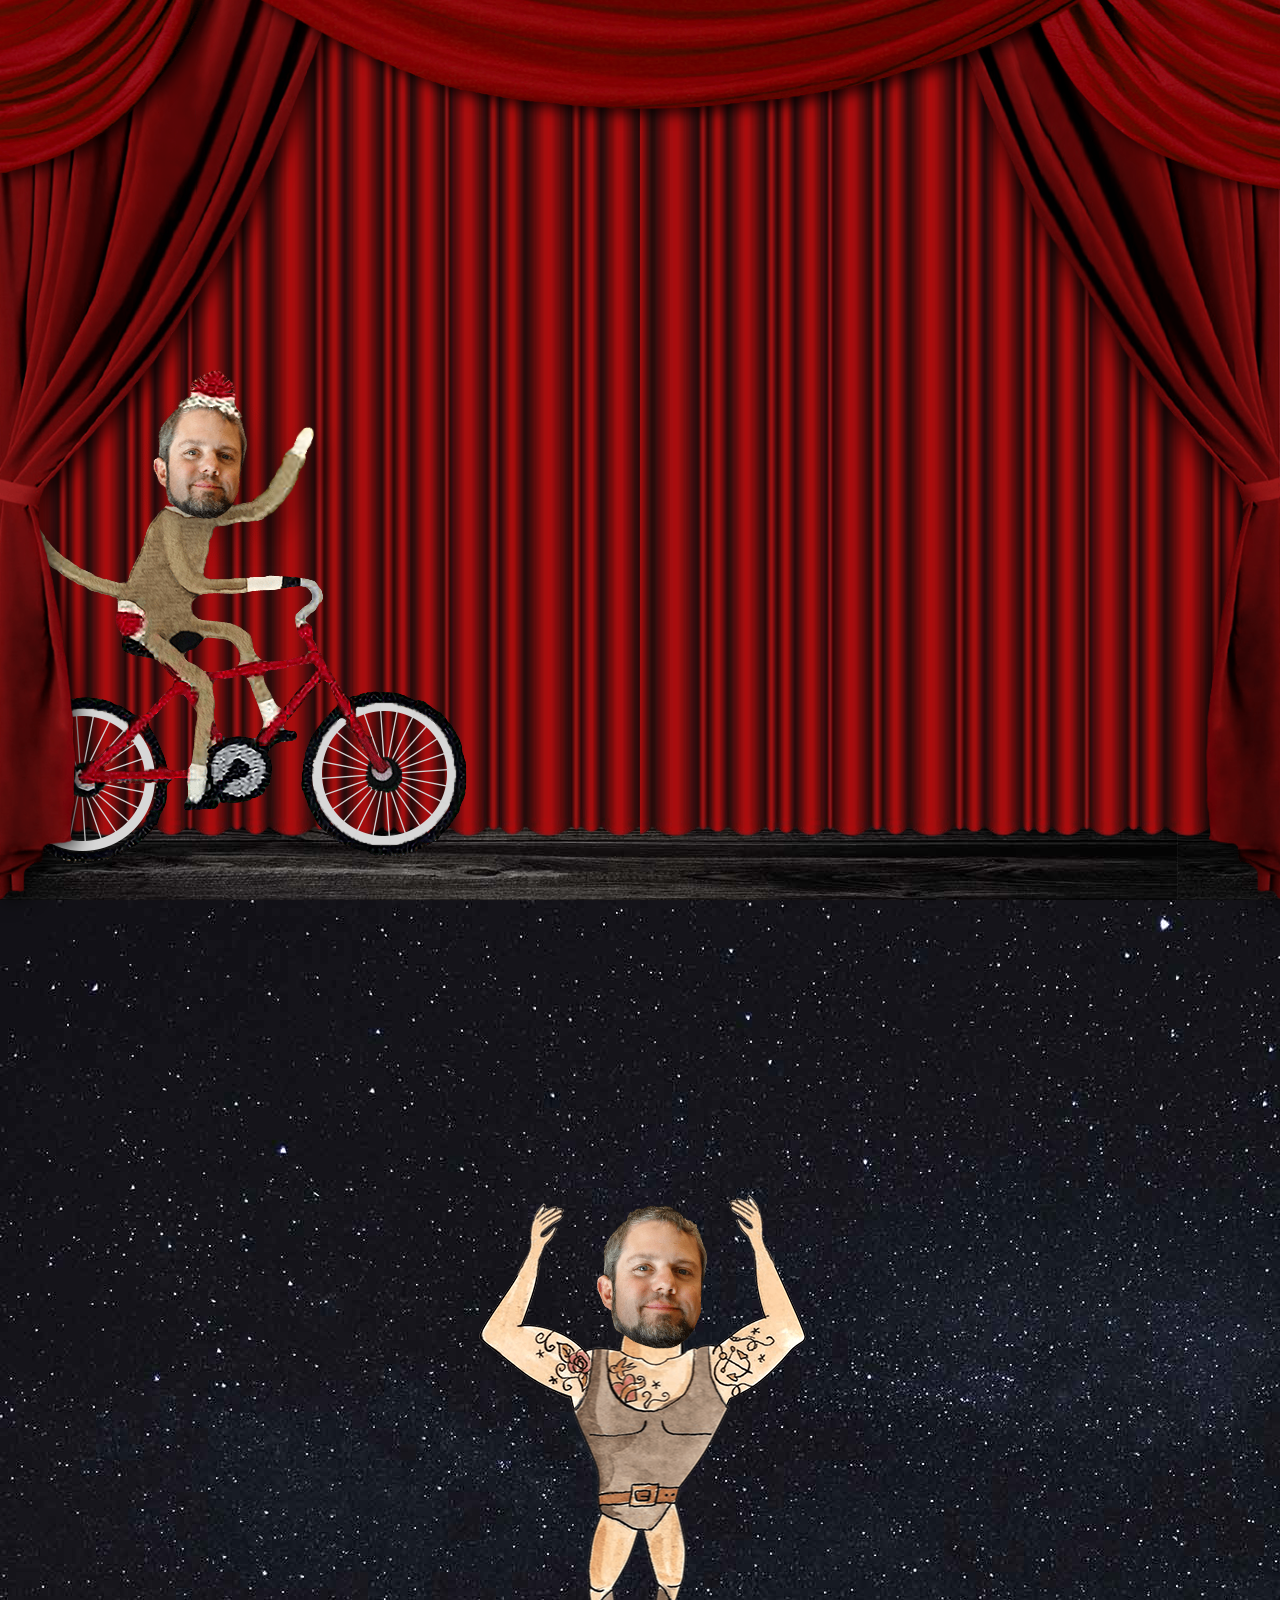
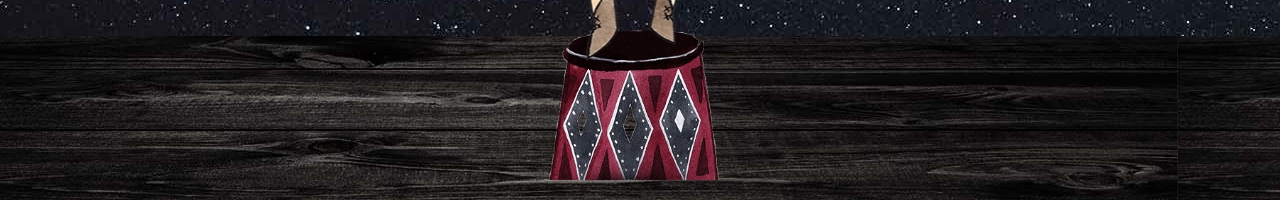
==== index.html @ 232d1457 "Positioned parts - now animate that shit!" ====
<!DOCTYPE html>
<html lang="en">

<head>
  <title>Always a good show...</title>
  <meta charset="utf-8">
  <meta name="handheldfriendly" content="true">
  <meta name="mobileoptimized" content="240">
  <meta name="viewport" content="width=device-width,initial-scale=1">
  <link rel="stylesheet" href="css/normalize.css">
  <link rel="stylesheet" href="css/styles.css">
  <link href="https://fonts.googleapis.com/css?family=anton&display=swap" rel="stylesheet">
  <link href="https://fonts.googleapis.com/css?family=Ewert|Rye|Sancreek&display=swap" rel="stylesheet">
  <script>
    src = "//ajax.googleapis.com/ajax/libs/jquery/1.9.1/jquery.min.js"
  </script>
  <script src="https://cdnjs.cloudflare.com/ajax/libs/jquery/3.2.1/jquery.min.js"></script>
  
  
  
<!--  AOS Scripts   -->
<!--#region-->
  <script src="https://ajax.googleapis.com/ajax/libs/jquery/3.3.1/jquery.min.js"></script>
  <script src="https://ajax.googleapis.com/ajax/libs/jquery/3.4.1/jquery.min.js"></script>
  <link rel="stylesheet" href="https://unpkg.com/aos@next/dist/aos.css" />
<!--#endregion-->
</head>


<body>
   <audio autoplay id="background-audio" class="audio1">
    <source src="images/circus.mp3" type="audio/mpeg">
    <source src="images/circus.ogg" type="audio/ogg">
  </audio>

  
<div>
  <img class="clouds" src="images/clouds-n2.jpg" alt="">
</div>


  <!--
  _______  ____   _____  
 |__   __|/ __ \ |  __ \ 
    | |  | |  | || |__) |
    | |  | |  | ||  ___/ 
    | |  | |__| || |     
    |_|   \____/ |_|     
                         
    
-->
  <div class="top-section">
    
    
  
    <div class="curtains-container">
    <img class="frame-curtain" src="images/top-swag.png" alt="Theatre Curtains Opening">

    <img class="left-main-curtain" src="images/left.png" alt="Theatre Curtains Opening">

    <img class="right-main-curtain" src="images/right.png" alt="Theatre Curtains Opening">
     </div>
    
    <div class="ride">
      <img class="back-wheel" src="images/back-wheel.png" alt="Brian on a bike!">
      <img class="front-wheel" src="images/front-wheel.png" alt="Brian on a bike!">
      <img class="bike" src="images/bike.png" alt="Brian on a bike!">
      <img class="head" src="images/head.png" alt="Brian on a bike!">
      <img class="arm" src="images/arm.png" alt="Brian on a bike!">
    </div>

    <img class="center-curtains-left" src="images/center-curtain.png" alt="Theatre Curtains Opening">

    <img class="center-curtains-right" src="images/center-curtain.png" alt="Theatre Curtains Opening">
    
    
    <div class="circle-frame-container">
       <img class="circle-back" src="images/circle-back.png" alt="">
       <img class="circle-rays" src="images/circle-rays.png" alt="">
       <img class="circle-frame" src="images/circle-frame-s.png" alt="">
         <img class="brian-pointing" src="images/pointing.png" alt="Photo of Brian Pointing">
       <img class="arrow blink-1" src="images/arrow-l.png" alt="Arrow Down to See More Goofy Brian Stuff">
    </div>

    <img class="monkey-1" src="images/sock-monkey-1.png" alt="">

    <img class="title" src="images/title.png" alt="">
    
    
    
    <div class="floor-top"></div>
  
    <div class="crown-section">
     <img class="crown" src="images/crown.png" alt="Bottle of Crown Royal">
     <img class="crown" src="images/crown.png" alt="Bottle of Crown Royal">
     <img class="crown" src="images/crown.png" alt="Bottle of Crown Royal">
      <img class="crown" src="images/crown.png" alt="Bottle of Crown Royal">
       <img class="crown" src="images/crown.png" alt="Bottle of Crown Royal">
     <img class="crown" src="images/crown.png" alt="Bottle of Crown Royal">
     <img class="crown" src="images/crown.png" alt="Bottle of Crown Royal">
      <img class="crown" src="images/crown.png" alt="Bottle of Crown Royal">
      <img class="crown" src="images/crown.png" alt="Bottle of Crown Royal">
     <img class="crown" src="images/crown.png" alt="Bottle of Crown Royal">
     <img class="crown" src="images/crown.png" alt="Bottle of Crown Royal">
      <img class="crown" src="images/crown.png" alt="Bottle of Crown Royal">
    
    </div>
    
    
  </div>


  
  
  
  
  <!--
   _____  _______         _____  
  / ____||__   __| /\    |  __ \ 
 | (___     | |   /  \   | |__) |
  \___ \    | |  / /\ \  |  _  / 
  ____) |   | | / ____ \ | | \ \ 
 |_____/    |_|/_/    \_\|_|  \_\
                                 
  
-->
  
  
  <div class="floor-section">
    
    <img class="stand" src="images/stand.png" alt="A stand for Brian to stand on lol.">
    
    
    <div class="stongman-container">
    <img class="strongman-left" src="images/b-j-leftArm.png" alt="">
    
    <img class="strongman-right" src="images/b-j-rightArm.png" alt="">
    
    
     <img class="strongman" src="images/b-j-body.png" alt="Brian juggling shots.">
    
    <img class="strongman-head" src="images/b-j-head.png" alt="">
    
    </div>
    

  
    <div class="floor"></div>
   </div>

  
  
  

  <!--
   _____ _    _  ____ _______ _____ 
  / ____| |  | |/ __ \__   __/ ____|
 | (___ | |__| | |  | | | | | (___  
  \___ \|  __  | |  | | | |  \___ \ 
  ____) | |  | | |__| | | |  ____) |
 |_____/|_|  |_|\____/  |_| |_____/ 
                                    
                                    
-->
  

<!--
    <div class="shots-words-container">
      <div class="shots-text-1 shots-text shots-text-1-m" data-aos="fade" data-aos-delay="500" data-aos-duration="50">SHOTS!</div>
      <div class="shots-text-2 shots-text" data-aos="fade" data-aos-delay="1500" data-aos-duration="50">SHOTS!</div>
      <div class="shots-text-3 shots-text" data-aos="fade" data-aos-delay="1800" data-aos-duration="50">SHOTS!</div>
      <div class="shots-text-4 shots-text" data-aos="fade" data-aos-delay="2800" data-aos-duration="50">SHOTS!</div>
      <div class="shots-text-5 shots-text" data-aos="fade" data-aos-delay="2850" data-aos-duration="50">SHOTS!</div>
    </div>
-->


  
  <!--
   _____  _____ _____  _____ _____ _______ _____ 
  / ____|/ ____|  __ \|_   _|  __ \__   __/ ____|
 | (___ | |    | |__) | | | | |__) | | | | (___  
  \___ \| |    |  _  /  | | |  ___/  | |  \___ \ 
  ____) | |____| | \ \ _| |_| |      | |  ____) |
 |_____/ \_____|_|  \_\_____|_|      |_| |_____/ 
                                                 
                                                                                                      
-->
  
  
 <script>
  var getUrlParameter = function getUrlParameter(sParam) {
    var sPageURL = decodeURIComponent(window.location.search.substring(1)),
        sURLVariables = sPageURL.split('&'),
        sParameterName,
        i;

    for (i = 0; i < sURLVariables.length; i++) {
        sParameterName = sURLVariables[i].split('=');

        if (sParameterName[0] === sParam) {
            return sParameterName[1] === undefined ? true : sParameterName[1];
        }
    }
};

var field = document.getElementById("field");
var f = field.getContext("2d");

var stars = {};
var starIndex = 0;
var numStars = 0;
var acceleration = 1;
var starsToDraw = (field.width * field.height) / 200;
if (getUrlParameter("stars")) {
  starsToDraw = getUrlParameter("stars");
}
if (getUrlParameter("accel")) {
  acceleration = getUrlParameter("accel");
} 


function Star() {
    this.X = field.width / 2;
    this.Y = field.height / 2;

    this.SX = Math.random() * 10 - 5;
    this.SY = Math.random() * 10 - 5;

    var start = 0;

    if (field.width > field.height)
        start = field.width;
    else
        start = field.height;

    this.X += this.SX * start / 10;
    this.Y += this.SY * start / 10;

    this.W = 1;
    this.H = 1;

    this.age = 0;
    this.dies = 500;

    starIndex++;
    stars[starIndex] = this;

    this.ID = starIndex;
    this.C = "#ffffff";
}

Star.prototype.Draw = function () {
    this.X += this.SX;
    this.Y += this.SY
    
    this.SX += this.SX / (50 / acceleration);
  	this.SY += this.SY / (50 / acceleration);

    this.age++;

    if (this.age == Math.floor(50 / acceleration) | this.age == Math.floor(150 / acceleration) | this.age == Math.floor(300 / acceleration)) {
        this.W++;
        this.H++;
    }

    if (this.X + this.W < 0 | this.X > field.width |
        this.Y + this.H < 0 | this.Y > field.height)
      {
        delete stars[this.ID];
        numStars--;
			}
  
    f.fillStyle = this.C;
    f.fillRect(this.X, this.Y, this.W, this.H);
}

field.width = window.innerWidth;
field.height = window.innerHeight;

function draw() {
  	if (field.width != window.innerWidth)
      	field.width = window.innerWidth;
  	if (field.height != window.innerHeight)
      	field.height = window.innerHeight;
  
  	// Play with the "a" value to create streams...it's fun!
    f.fillStyle = "rgba(19, 22, 29, 0.8)";
    f.fillRect(0, 0, field.width, field.height);

    for (var i = numStars; i < starsToDraw; i++) {
        new Star();
        numStars++;
    }

    for (var star in stars) {
        stars[star].Draw();
    }
}

// Original timing of the screensaver
setInterval(draw, 40);


  
  </script>
 <script>
    $(window).scroll(function() {
      var scroll = $(window).scrollTop();
      if ((scroll > 0) && (scroll < 400)) {
        $('.image-holder').addClass('scale-img');
      } else if (scroll > 400) {
        $('.image-holder').removeClass('scale-img');
      }
    })
  </script>
  <script>
    $(window).scroll(function() {
      var scroll = $(window).scrollTop();
      if ((scroll > 0) && (scroll < 400)) {
        $('.shots').addClass('scale');
      } else if (scroll > 400) {
        $('.shots').removeClass('scale');
      }
    })
  </script>

  <script src="https://unpkg.com/aos@next/dist/aos.js"></script>


  <script>
    AOS.init();
  </script>

</body>

</html>
---- css/styles.css ----
/* RESET STYLES */
* {
  margin: 0;
  padding: 0;
  text-align: center;
}

/* CHANGES DOC TO BOX MODEL */
html {
  box-sizing: border-box;
  overflow-x: hidden;
}

*,
*::before,
*::after {
  box-sizing: inherit;
}

body {
  overflow-x: hidden;
  width: 100vw;
/*
  background: url(../images/clouds-n.jpg);
  background-size: cover;
  background-attachment: fixed;
  background-position: center;
  animation: bg-clouds 10s infinite;
*/
}

.clouds {
  position: fixed;
  top: 0;
  left: 0;
  width: 100vw;
  height: 100vh;
  overflow: hidden;
  animation: bg-clouds 65s linear infinite;
}

@keyframes bg-clouds {
  
  0% {
    transform: scale(1);
  }
    50% {
    transform: scale(1.5);
  }
    100% {
    transform: scale(1);
  }
}


/*
  _______  ____   _____  
 |__   __|/ __ \ |  __ \ 
    | |  | |  | || |__) |
    | |  | |  | ||  ___/ 
    | |  | |__| || |     
    |_|   \____/ |_|     
*/

/*#region*/

.top-section {
  height: 100vh;
}


.curtains-container {
  position: fixed;
  width: 100vw;
  top: 0px;
  z-index: 999999999999999999; 
}


.frame-curtain {
  position: absolute;
  top: -10px;
  left: 0px;
  width: 100vw;
  max-height: 201px;
  -webkit-filter: drop-shadow(6px 6px 7px rgb(0, 0, 0, .7));
  filter: drop-shadow(6px 6px 7px rgb(0, 0, 0, .7)) brightness(.7);
  z-index: 999999999999;
}

.left-main-curtain {
  position: absolute;
  top: 0;
  left: 0;
  height: 100vh;
  -webkit-filter: drop-shadow(6px 6px 9px rgb(0, 0, 0, .5));
  filter: drop-shadow(6px 6px 9px rgb(0, 0, 0, .7)) brightness(.7);
  z-index: 999999;
}

.right-main-curtain {
  position: absolute;
  top: 0px;
  right: 0px;
  height: 100vh;
  -webkit-filter: drop-shadow(6px 6px 17px rgb(0, 0, 0, .5));
  filter: drop-shadow(6px 6px 17px rgb(0, 0, 0, 2)) brightness(.7);
  z-index: 999999;
}

.ride {
  position: absolute;
  bottom: 32px;
  z-index: 999997;
  animation: ridearound linear 5s forwards;
}

.head {
  position: absolute;
  bottom: 302px;
  left: 28%;
  animation: head ease 3s infinite;
}

.arm {
  position: absolute;
  bottom: 300px;
  left: 49%;
  animation: wave ease 1s infinite;
  transform: rotate(-5deg);
  transform-origin: 0px 100px;
  z-index: -1;

}

.front-wheel {
  position: absolute;
  left: 312px;
  top: 295px;
  z-index: -1;
  animation: spin linear 5s infinite;
}

.back-wheel {
  position: absolute;
  left: 10px;
  top: 300px;
  z-index: -1;
  animation: spin linear 5s infinite;
}

@keyframes head {
  0% {
    right: 100%;
    opacity: 1;
  }

  50% {
    right: 100%;
    transform: rotate(12deg);
    opacity: 1;
  }

  100% {
    right: -150%;
    opacity: 1;
  }
}

@keyframes wave {
  0% {
    right: 100%;
    opacity: 1;
  }

  50% {
    right: 100%;
    transform: rotate(7deg);
    opacity: 1;
  }

  100% {
    right: -150%;
    opacity: 1;
  }
}

@keyframes spin {
  0% {
    transform: rotate(0deg);
  }
  100% {
    transform: rotate(360deg);
  }
}


.center-curtains-left {
  position: absolute;
  top: 0;
  left: 0;
  width: 50vw;
  height: 93vh;
  z-index: 99996;
  filter: brightness(.8);
  animation: moveleft ease 4s forwards;
  animation-delay: 4.25s;
}


.center-curtains-right {
  position: absolute;
  top: 0;
  right: 0;
  width: 50vw;
  height: 93vh;
  z-index: 99996;
  filter: brightness(.8);
  animation: moveright ease 4s forwards;
  animation-delay: 4.25s;
}


@keyframes ridearound {
  0% {
    right: 100%;
    opacity: 1;
  }

  99.5% {
    right: -50%;
    opacity: 1;
  }
    100% {
    opacity: 0;
    display: none;
  }
}


@keyframes moveleft {
  0% {
    transform: translateX(0%);
    opacity: 1;
  }

  100% {
    transform: translateX(-100%);
    opacity: 1;
  }
}


@keyframes moveright {
  0% {
    transform: translateX(0%);
    opacity: 1;
  }

   99.5% {
    transform: translateX(100%);
    opacity: 1;
  }

  100% {
    transform: translateX(100%);
    opacity: 0;
    pointer-events: none;
    display: none;
  }
}


/*Drop Title Bounce Animation*/

/*#region*/

@-webkit-keyframes bounce-in-top {
  0% {
    -webkit-transform: translateY(-500px);
    transform: translateY(-500px);
    -webkit-animation-timing-function: ease-in;
    animation-timing-function: ease-in;
    opacity: 0;
  }

  38% {
    -webkit-transform: translateY(0);
    transform: translateY(0);
    -webkit-animation-timing-function: ease-out;
    animation-timing-function: ease-out;
    opacity: 1;
  }

  55% {
    -webkit-transform: translateY(-65px);
    transform: translateY(-65px);
    -webkit-animation-timing-function: ease-in;
    animation-timing-function: ease-in;
  }

  72% {
    -webkit-transform: translateY(0);
    transform: translateY(0);
    -webkit-animation-timing-function: ease-out;
    animation-timing-function: ease-out;
  }

  81% {
    -webkit-transform: translateY(-28px);
    transform: translateY(-28px);
    -webkit-animation-timing-function: ease-in;
    animation-timing-function: ease-in;
  }

  90% {
    -webkit-transform: translateY(0);
    transform: translateY(0);
    -webkit-animation-timing-function: ease-out;
    animation-timing-function: ease-out;
  }

  95% {
    -webkit-transform: translateY(-8px);
    transform: translateY(-8px);
    -webkit-animation-timing-function: ease-in;
    animation-timing-function: ease-in;
  }

  100% {
    -webkit-transform: translateY(0);
    transform: translateY(0);
    -webkit-animation-timing-function: ease-out;
    animation-timing-function: ease-out;
  }
}

@keyframes bounce-in-top {
  0% {
    -webkit-transform: translateY(-500px);
    transform: translateY(-500px);
    -webkit-animation-timing-function: ease-in;
    animation-timing-function: ease-in;
    opacity: 0;
  }

  38% {
    -webkit-transform: translateY(0);
    transform: translateY(0);
    -webkit-animation-timing-function: ease-out;
    animation-timing-function: ease-out;
    opacity: 1;
  }

  55% {
    -webkit-transform: translateY(-65px);
    transform: translateY(-65px);
    -webkit-animation-timing-function: ease-in;
    animation-timing-function: ease-in;
  }

  72% {
    -webkit-transform: translateY(0);
    transform: translateY(0);
    -webkit-animation-timing-function: ease-out;
    animation-timing-function: ease-out;
  }

  81% {
    -webkit-transform: translateY(-28px);
    transform: translateY(-28px);
    -webkit-animation-timing-function: ease-in;
    animation-timing-function: ease-in;
  }

  90% {
    -webkit-transform: translateY(0);
    transform: translateY(0);
    -webkit-animation-timing-function: ease-out;
    animation-timing-function: ease-out;
  }

  95% {
    -webkit-transform: translateY(-8px);
    transform: translateY(-8px);
    -webkit-animation-timing-function: ease-in;
    animation-timing-function: ease-in;
  }

  100% {
    -webkit-transform: translateY(0);
    transform: translateY(0);
    -webkit-animation-timing-function: ease-out;
    animation-timing-function: ease-out;
  }
}
/*#endregion*/


.title {
  position: relative;
  display: flex;
  justify-content: center;
  margin: 0 auto;
  top: 15%;
  z-index: 999;
  width: 40vw;
  max-width: 502px;
  filter: brightness(.9);
  z-index: 1;
  animation: bounce-in-top 1.1s both;
  animation-delay: 5.5s;
}


.circle-frame-container {
  position: absolute;
  display: flex;
  justify-content: center;
  left: 50%;
  transform: translateX(-50%);
  margin-top: 18%;
  width: 30vw;
  height: 55vh;
  max-width: 512px;
  max-height: 43%;
}

.circle-frame {
  position: absolute;
  margin-top: -30px;
    -webkit-filter: drop-shadow(2px 4px 10px rgb(0, 0, 0, .8));
  filter: drop-shadow(2px 4px 10px rgb(0, 0, 0, .8));
  width: 103%;
  height: auto;
}

.circle-back {
  position: absolute;
  width: 89%;
  height: auto;
}

.circle-rays {
  position: absolute;
  animation: swirl 60s linear infinite;
  width: 89%;
  height: auto;
  
}

@keyframes swirl {
  0% {
    transform: rotate(0deg);
  }

  100% {
    transform: rotate(360deg);
  }
}


.brian-pointing {
  position: absolute;
  width: 130%;
  height: auto;
  margin-top: -42%;
  margin-left: -3%;
  filter: brightness(.83);
  animation: zoom 1.5s ease forwards;
  animation-delay: 7s;
  opacity: 0;
  z-index: 2;
}

@keyframes zoom {
  0% {
    transform: scale(.1);
    opacity: 1;
  }

  100% {
    transform: scale(.55);
    opacity: 1;
  }
}


.monkey-1 {
  position: absolute;
  left: -30px;
  top: 55vh;
  opacity: 0;
  transform: rotate(35deg);
  animation: curtainmonkey ease 2s forwards;
  animation-delay: 6.5s;
  z-index: 99994;
}


@keyframes curtainmonkey {
  0% {
    left: -100px;
    top: 57vh;
    opacity: 1;
  }
  100% {
    right: -35px;
    top: 55vh;
    opacity: 1;
  }
}


.arrow {
  position: absolute;
  left: 50%;
  margin-top: 103%;
  z-index: 99999;
  opacity: 0;
  height: 20%;
  max-height: 100px;
}


/* Arrow Blink Code */
/*#region*/
.blink-1 {
  -webkit-animation: blink-1 0.6s both;
  animation: blink-1 0.6s both;
  animation-delay: 8.5s;
  animation-iteration-count: 2;
}


@-webkit-keyframes blink-1 {
  50%,
  100% {
    opacity: 1;
  }
  25%,
  75% {
    opacity: 0;
  }
}

@keyframes blink-1 {
  0%,
  50%,
  100% {
    opacity: 1;
  }
  0%,
  25%,
  75% {
    opacity: 0;
  }
}

/*#endregion*/


.floor-top {
  position: absolute;
  background-image: url(../images/floor.jpg);
  height: 164px;
  width: 100vw;
  background-repeat: repeat-x;
  bottom: -4.5em;
  animation: fall 1s ease forwards;
  animation-delay: 5s;
}


@keyframes fall {
  0% {
    bottom: 0;
  }
  
   50% {
    bottom: -15em;
  }

  100% {
    bottom: -16em;
    opacity: 0;
  }
}

/* CROWN BOTTLE FALL SECTION*/
/*#region*/

.crown-section {
  position: absolute;
  width: 100vw;
  top: -5em;
  left: 50%;
  transform: translateX(-50%);
  z-index: 2;
}

.crown-section > :nth-of-type(1) {
  position: relative;
  left: -17%;
  animation: crown-drop 3s forwards;
  animation-delay: 9s;
}

.crown-section > :nth-of-type(2) {
  position: relative;
  left:17%;
  animation: crown-drop 3s forwards;
  animation-delay: 9.3s;
}

.crown-section > :nth-of-type(3) {
  position: relative;
  left:-17%;
  animation: crown-drop 3s forwards;
  animation-delay: 9.5s;
}

.crown-section > :nth-of-type(4) {
  position: relative;
  left:17%;
  animation: crown-drop 3s forwards;
  animation-delay: 9.7s;
}

.crown-section > :nth-of-type(5) {
  position: relative;
  left: -17%;
  animation: crown-drop 3s forwards;
  animation-delay: 9.9s;
}

.crown-section > :nth-of-type(6) {
  position: relative;
  left:17%;
  animation: crown-drop 3s forwards;
  animation-delay: 10.1s;
}

.crown-section > :nth-of-type(7) {
  position: relative;
  left:-17%;
  animation: crown-drop 3s forwards;
  animation-delay: 10.3s;
}

.crown-section > :nth-of-type(8) {
  position: relative;
  left:17%;
  animation: crown-drop 3s forwards;
  animation-delay: 10.5s;
}

.crown-section > :nth-of-type(9) {
  position: relative;
  left: -17%;
  animation: crown-drop 3s forwards;
  animation-delay: 10.7s;
}

.crown-section > :nth-of-type(10) {
  position: relative;
  left:17%;
  animation: crown-drop 3s forwards;
  animation-delay: 10.9s;
}

.crown-section > :nth-of-type(11) {
  position: relative;
  left:-17%;
  animation: crown-drop 3s forwards;
  animation-delay: 11.2s;
}

.crown-section > :nth-of-type(12) {
  position: relative;
  left:17%;
  animation: crown-drop 3s forwards;
  animation-delay: 11.4s;
}

@keyframes crown-drop {
  0% {
    top: -5em;
  }
   50% {
    opacity: 1;
  }

  100% {
    top: 114em;
    opacity: 0;
  }
}
/*#endregion*/


/* 
   _____  _______         _____  
  / ____||__   __| /\    |  __ \ 
 | (___     | |   /  \   | |__) |
  \___ \    | |  / /\ \  |  _  / 
  ____) |   | | / ____ \ | | \ \ 
 |_____/    |_|/_/    \_\|_|  \_\
                                 
                                 
*/

.floor-section {
  position: relative;
  width: 100vw;
  height: 100vh;
/*  z-index: 1;*/
  background-image: url(../images/night.jpg);
}

.stand {
  position: absolute;
  z-index: 2;
  left: 49.5%;
  transform: translateX(-50%);
  bottom: 20px;
  height: 150px;
}

.stongman-container {
  position: absolute;
  left: 50.5%;
  transform: translateX(-50%);
  width: 328px;
  height: 600px;
  bottom: 140px;
  z-index: 99;
}

.strongman {
  position: absolute;
  left: 57%;
  transform: translateX(-50%);
  bottom: 0;
  z-index: 99;
}

.strongman-head {
  position: absolute;
  top: 145px;
  left: 170px;
  transform: translateX(-50%);
  z-index: 99;
}

.strongman-left {
  position: absolute;
  top: 140px;
  left: -3px;
}

.strongman-right {
  position: absolute;
  top: 135px;
  right: 4px;
}







.floor {
  position: absolute;
  background-image: url(../images/floor.jpg);
  height: 164px;
  width: 100vw;
  background-repeat: repeat-x;
  bottom: 0;
}





/*
   _____ _    _  ____ _______ _____ 
  / ____| |  | |/ __ \__   __/ ____|
 | (___ | |__| | |  | | | | | (___  
  \___ \|  __  | |  | | | |  \___ \ 
  ____) | |  | | |__| | | |  ____) |
 |_____/|_|  |_|\____/  |_| |_____/ 
                                    
                                    
*/



/*
.shots-words-container {
  position: relative;
  margin: -650px auto 0 auto;
}

.shots-text {
  position: absolute;
  font-family: 'Sancreek', sans-serif;
  text-transform: uppercase;
  font-weight: bold;
  color: #a84919;
  color: #212121;
  font-size: 4em;
  text-align: center;
  -webkit-filter: drop-shadow(2px 2px 0px rgb(255, 255, 255));
  filter: drop-shadow(2px 2px 0px rgb(255, 255, 255));
}



.shots-text-1 {
  transform: rotate(-30deg) !important;
  margin: -80px 0 0 23vw;
  animation-delay: .7s;
}


.shots-text-2 {
  transform: rotate(15deg) !important;
  margin: 250px 0 0 8vw;
  animation-delay: 1.7s;
}

.shots-text-3 {
  transform: rotate(30deg) !important;
  margin: -140px 0 0 56vw;
  animation-delay: 2s;
}

.shots-text-4 {
  transform: rotate(-35deg) !important;
  margin: 100px 0 0 76vw;
  animation-delay: 2.5s;
}

.shots-text-5 {
  transform: rotate(-20deg) !important;
  margin: 400px 0 0 71vw;
  animation-delay: 2.6s;
}
*/




/*
  __  __  ______  _____  _____           
 |  \/  ||  ____||  __ \|_   _|    /\    
 | \  / || |__   | |  | | | |     /  \   
 | |\/| ||  __|  | |  | | | |    / /\ \  
 | |  | || |____ | |__| |_| |_  / ____ \ 
 |_|  |_||______||_____/|_____|/_/    \_\
                                         
                                                                                    
*/



/*
@media screen and (max-width: 1100px) {


  .center-curtains-left {
    height: 85vh;
  }


  .center-curtains-right {
    height: 85vh;
  }

}
*/



@media screen and (max-width: 650px) {


  .frame-curtain {
    top: 0px;
    left: 0px;
  }

  .left-main-curtain {
    left: -200px;
  }

  .right-main-curtain {
    right: -200px;
    ;
  }

  .monkey-1 {
    display: none;
  }

  
  
  
  
  
  
  
}
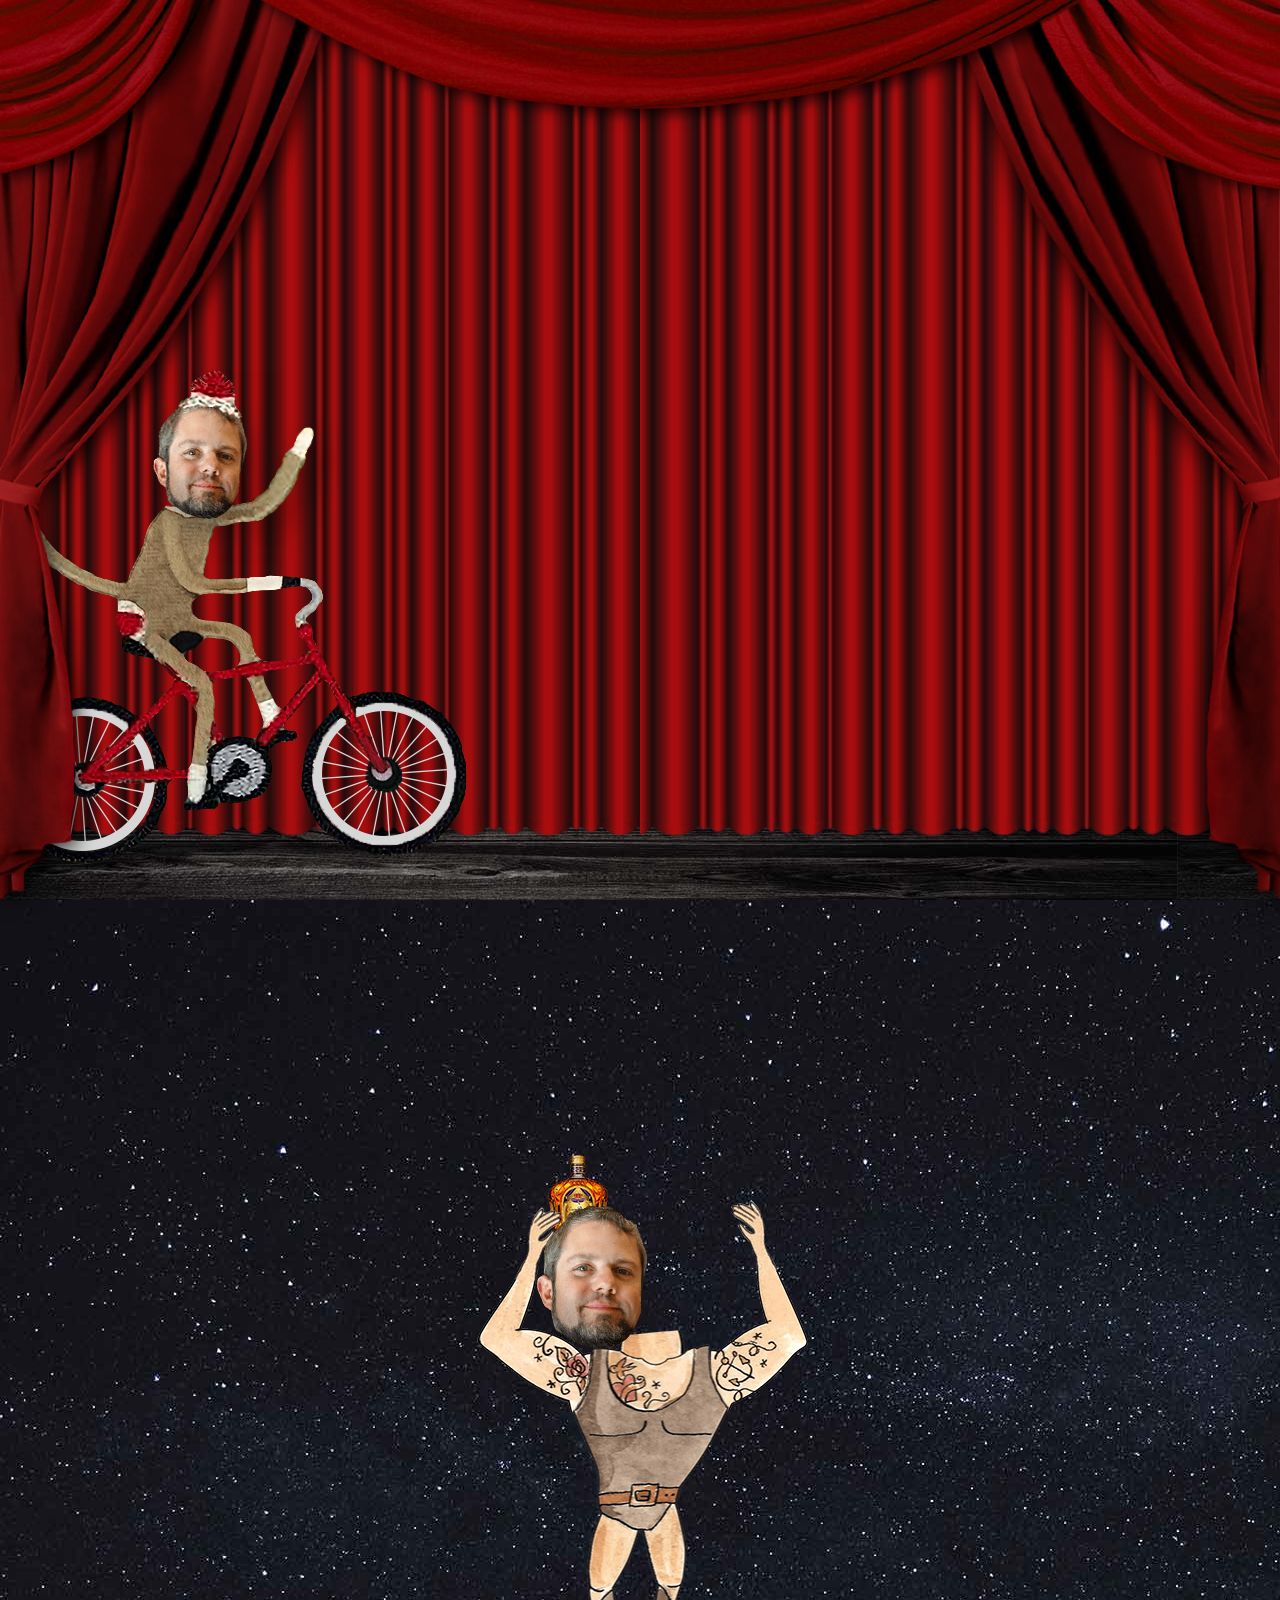
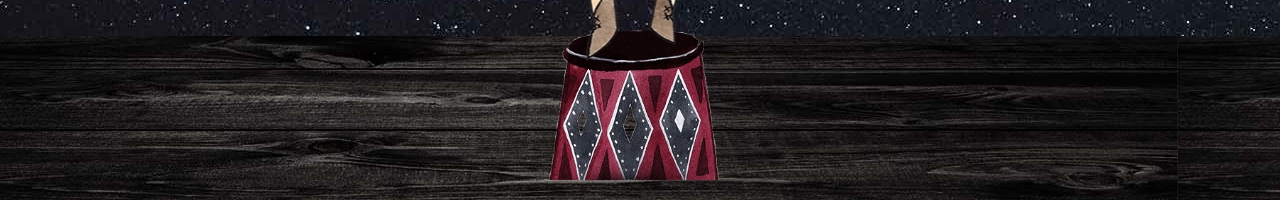
==== commit 827c9b54: "Well, he's jugglig all right..." ====
--- a/index.html
+++ b/index.html
@@ -94,6 +94,7 @@
      <img class="crown" src="images/crown.png" alt="Bottle of Crown Royal">
      <img class="crown" src="images/crown.png" alt="Bottle of Crown Royal">
      <img class="crown" src="images/crown.png" alt="Bottle of Crown Royal">
+<!--
       <img class="crown" src="images/crown.png" alt="Bottle of Crown Royal">
        <img class="crown" src="images/crown.png" alt="Bottle of Crown Royal">
      <img class="crown" src="images/crown.png" alt="Bottle of Crown Royal">
@@ -103,6 +104,7 @@
      <img class="crown" src="images/crown.png" alt="Bottle of Crown Royal">
      <img class="crown" src="images/crown.png" alt="Bottle of Crown Royal">
       <img class="crown" src="images/crown.png" alt="Bottle of Crown Royal">
+-->
     
     </div>
     
@@ -132,49 +134,33 @@
     
     
     <div class="stongman-container">
-    <img class="strongman-left" src="images/b-j-leftArm.png" alt="">
-    
-    <img class="strongman-right" src="images/b-j-rightArm.png" alt="">
-    
-    
-     <img class="strongman" src="images/b-j-body.png" alt="Brian juggling shots.">
-    
-    <img class="strongman-head" src="images/b-j-head.png" alt="">
-    
-    </div>
-    
-
-  
-    <div class="floor"></div>
+      <img class="strongman-left" src="images/b-j-leftArm.png" alt="">
+      <img class="strongman-right" src="images/b-j-rightArm.png" alt="">
+      <img class="strongman" src="images/b-j-body.png" alt="Brian juggling shots.">
+      <img class="strongman-head" src="images/b-j-head.png" alt="">
+    </div>
+    
+  <div class="juggle-container">
+    <img class="crown-juggle-1" src="images/crown.png" alt="Bottle of Crown Royal">
+    </div>
+    
+     <div class="juggle-container" style="animation-delay: .75s;">
+    <img class="crown-juggle-1"  src="images/crown.png" alt="Bottle of Crown Royal" style="animation-delay: .75s;">
+    </div>
+    
+     <div class="juggle-container" style="animation-delay: 1.5s;">
+    <img class="crown-juggle-1" src="images/crown.png" alt="Bottle of Crown Royal" style="animation-delay: 1.5s;">
+    </div>
+
+  <div class="floor"></div>
+
    </div>
 
   
   
   
-
-  <!--
-   _____ _    _  ____ _______ _____ 
-  / ____| |  | |/ __ \__   __/ ____|
- | (___ | |__| | |  | | | | | (___  
-  \___ \|  __  | |  | | | |  \___ \ 
-  ____) | |  | | |__| | | |  ____) |
- |_____/|_|  |_|\____/  |_| |_____/ 
-                                    
-                                    
--->
-  
-
-<!--
-    <div class="shots-words-container">
-      <div class="shots-text-1 shots-text shots-text-1-m" data-aos="fade" data-aos-delay="500" data-aos-duration="50">SHOTS!</div>
-      <div class="shots-text-2 shots-text" data-aos="fade" data-aos-delay="1500" data-aos-duration="50">SHOTS!</div>
-      <div class="shots-text-3 shots-text" data-aos="fade" data-aos-delay="1800" data-aos-duration="50">SHOTS!</div>
-      <div class="shots-text-4 shots-text" data-aos="fade" data-aos-delay="2800" data-aos-duration="50">SHOTS!</div>
-      <div class="shots-text-5 shots-text" data-aos="fade" data-aos-delay="2850" data-aos-duration="50">SHOTS!</div>
-    </div>
--->
-
-
+  
+  
   
   <!--
    _____  _____ _____  _____ _____ _______ _____ 
--- a/css/styles.css
+++ b/css/styles.css
@@ -402,7 +402,7 @@
   display: flex;
   justify-content: center;
   margin: 0 auto;
-  top: 15%;
+  top: 13.5%;
   z-index: 999;
   width: 40vw;
   max-width: 502px;
@@ -419,7 +419,7 @@
   justify-content: center;
   left: 50%;
   transform: translateX(-50%);
-  margin-top: 18%;
+  margin-top: 19%;
   width: 30vw;
   height: 55vh;
   max-width: 512px;
@@ -515,10 +515,10 @@
 .arrow {
   position: absolute;
   left: 50%;
-  margin-top: 103%;
+  margin-top: 100%;
   z-index: 99999;
   opacity: 0;
-  height: 20%;
+  height: 25%;
   max-height: 100px;
 }
 
@@ -528,7 +528,7 @@
 .blink-1 {
   -webkit-animation: blink-1 0.6s both;
   animation: blink-1 0.6s both;
-  animation-delay: 8.5s;
+  animation-delay: 10s;
   animation-iteration-count: 2;
 }
 
@@ -603,22 +603,23 @@
   position: relative;
   left: -17%;
   animation: crown-drop 3s forwards;
-  animation-delay: 9s;
+  animation-delay: 8s;
 }
 
 .crown-section > :nth-of-type(2) {
   position: relative;
   left:17%;
   animation: crown-drop 3s forwards;
-  animation-delay: 9.3s;
+  animation-delay: 8.3s;
 }
 
 .crown-section > :nth-of-type(3) {
   position: relative;
   left:-17%;
   animation: crown-drop 3s forwards;
-  animation-delay: 9.5s;
-}
+  animation-delay: 8.5s;
+}
+/*
 
 .crown-section > :nth-of-type(4) {
   position: relative;
@@ -682,6 +683,7 @@
   animation: crown-drop 3s forwards;
   animation-delay: 11.4s;
 }
+*/
 
 @keyframes crown-drop {
   0% {
@@ -748,26 +750,134 @@
 .strongman-head {
   position: absolute;
   top: 145px;
-  left: 170px;
+  left: 110px;
   transform: translateX(-50%);
   z-index: 99;
+  animation: headWiggle 2s linear infinite;
+}
+
+@keyframes headWiggle {
+  0% {
+    transform: rotate(0deg);
+    transform-origin: bottom center;
+  }
+    50% {
+    transform: rotate(7deg);
+    transform-origin: bottom center;
+  }
+
+  100% {
+    transform: rotate(0deg);
+    transform-origin: bottom center;
+  }
 }
 
 .strongman-left {
   position: absolute;
+  top: 144px;
+  left: -5px;
+  animation: left-arm 4s infinite;
+}
+
+.strongman-right {
+  position: absolute;
   top: 140px;
-  left: -3px;
-}
-
-.strongman-right {
-  position: absolute;
-  top: 135px;
-  right: 4px;
-}
-
-
-
-
+  right: 2px;
+  animation: right-arm 3s infinite;
+}
+
+.juggle-container {
+  position: absolute;
+  text-align: left;
+  width: 300px;
+  height: 300px;
+  bottom: 425px;
+  left: 42vw;
+/*  border: 2px solid yellow;*/
+  animation: circle 3.5s linear infinite;
+}
+
+
+@keyframes circle {
+  0% {
+    transform: rotate(0deg);
+  }
+
+     25% {
+    transform: rotate(80deg);
+  }
+  
+  50% {
+    transform: rotate(160deg);
+  }
+
+  100% {
+    transform: rotate(0deg);
+  }
+}
+
+
+.crown-juggle-1 {
+/*  width: 25%;*/
+  margin-top: 5em;
+  animation: fixRotation 3.5s linear infinite;
+}
+
+
+@keyframes fixRotation {
+  0% {
+    transform: rotate(0deg);
+  }
+
+     25% {
+    transform: rotate(-80deg);
+  }
+  
+  50% {
+    transform: rotate(-160deg);
+  }
+
+  100% {
+    transform: rotate(0deg);
+  }
+}
+
+
+
+@keyframes left-arm {
+  0% {
+    transform: rotate(-15deg) translateX(17px);
+    transform-origin: bottom right;
+  }
+
+  50% {
+    transform: rotate(0deg);
+    transform-origin: bottom right;
+  }
+  
+  100% {
+    transform: rotate(-15deg) translateX(17px);
+    transform-origin: bottom right;
+  }
+}
+
+
+@keyframes right-arm {
+  0% {
+    transform: rotate(15deg) translateX(-17px);
+    transform-origin: bottom left;
+  }
+
+  50% {
+    transform: rotate(0deg);
+    transform-origin: bottom left;
+  }
+  
+  100% {
+    transform: rotate(15deg) translateX(-17px);
+    transform-origin: bottom left;
+  }
+}
 
 
 
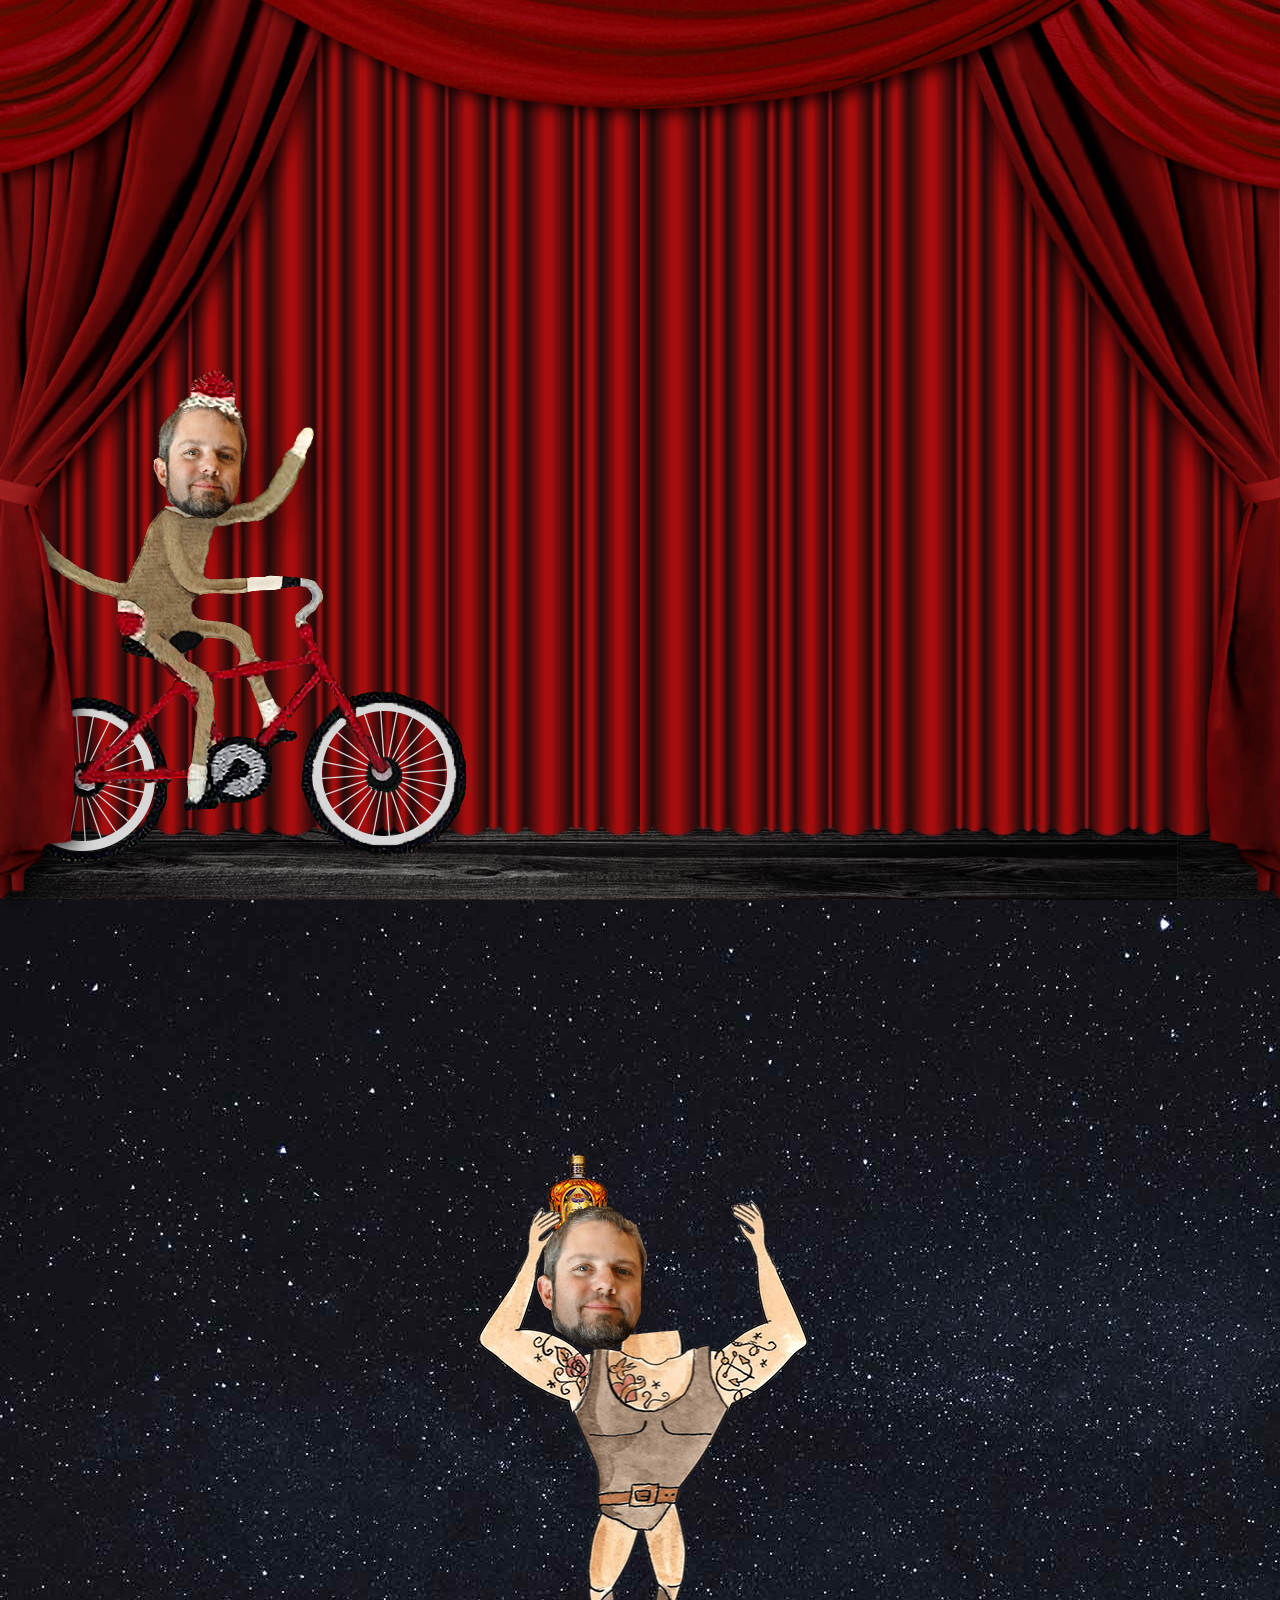
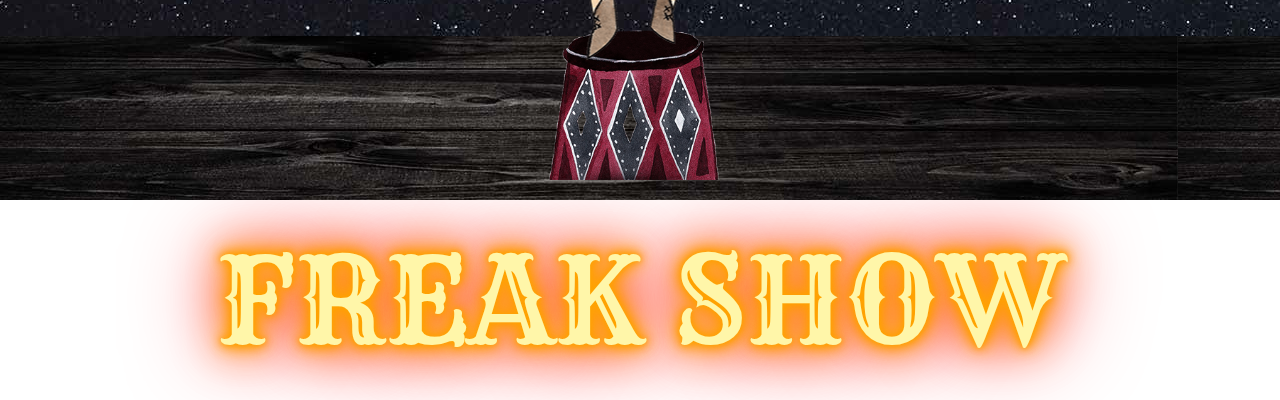
==== commit 0060a02c: "Adding Freak Show" ====
--- a/index.html
+++ b/index.html
@@ -50,9 +50,7 @@
     
 -->
   <div class="top-section">
-    
-    
-  
+
     <div class="curtains-container">
     <img class="frame-curtain" src="images/top-swag.png" alt="Theatre Curtains Opening">
 
@@ -72,8 +70,7 @@
     <img class="center-curtains-left" src="images/center-curtain.png" alt="Theatre Curtains Opening">
 
     <img class="center-curtains-right" src="images/center-curtain.png" alt="Theatre Curtains Opening">
-    
-    
+
     <div class="circle-frame-container">
        <img class="circle-back" src="images/circle-back.png" alt="">
        <img class="circle-rays" src="images/circle-rays.png" alt="">
@@ -85,47 +82,31 @@
     <img class="monkey-1" src="images/sock-monkey-1.png" alt="">
 
     <img class="title" src="images/title.png" alt="">
-    
-    
-    
+
     <div class="floor-top"></div>
   
     <div class="crown-section">
      <img class="crown" src="images/crown.png" alt="Bottle of Crown Royal">
      <img class="crown" src="images/crown.png" alt="Bottle of Crown Royal">
      <img class="crown" src="images/crown.png" alt="Bottle of Crown Royal">
+    </div>
+    
+    
+  </div>
+
+
+  
+  
 <!--
-      <img class="crown" src="images/crown.png" alt="Bottle of Crown Royal">
-       <img class="crown" src="images/crown.png" alt="Bottle of Crown Royal">
-     <img class="crown" src="images/crown.png" alt="Bottle of Crown Royal">
-     <img class="crown" src="images/crown.png" alt="Bottle of Crown Royal">
-      <img class="crown" src="images/crown.png" alt="Bottle of Crown Royal">
-      <img class="crown" src="images/crown.png" alt="Bottle of Crown Royal">
-     <img class="crown" src="images/crown.png" alt="Bottle of Crown Royal">
-     <img class="crown" src="images/crown.png" alt="Bottle of Crown Royal">
-      <img class="crown" src="images/crown.png" alt="Bottle of Crown Royal">
+   _____ _______ _____   ____  _   _  _____ 
+  / ____|__   __|  __ \ / __ \| \ | |/ ____|
+ | (___    | |  | |__) | |  | |  \| | |  __ 
+  \___ \   | |  |  _  /| |  | | . ` | | |_ |
+  ____) |  | |  | | \ \| |__| | |\  | |__| |
+ |_____/   |_|  |_|  \_\\____/|_| \_|\_____|
+                                            
+                                            
 -->
-    
-    </div>
-    
-    
-  </div>
-
-
-  
-  
-  
-  
-  <!--
-   _____  _______         _____  
-  / ____||__   __| /\    |  __ \ 
- | (___     | |   /  \   | |__) |
-  \___ \    | |  / /\ \  |  _  / 
-  ____) |   | | / ____ \ | | \ \ 
- |_____/    |_|/_/    \_\|_|  \_\
-                                 
-  
--->
   
   
   <div class="floor-section">
@@ -133,7 +114,7 @@
     <img class="stand" src="images/stand.png" alt="A stand for Brian to stand on lol.">
     
     
-    <div class="stongman-container">
+    <div class="strongman-container">
       <img class="strongman-left" src="images/b-j-leftArm.png" alt="">
       <img class="strongman-right" src="images/b-j-rightArm.png" alt="">
       <img class="strongman" src="images/b-j-body.png" alt="Brian juggling shots.">
@@ -157,6 +138,21 @@
    </div>
 
   
+  
+  
+<!--  
+  ______ _____  ______          _  __
+ |  ____|  __ \|  ____|   /\   | |/ /
+ | |__  | |__) | |__     /  \  | ' / 
+ |  __| |  _  /|  __|   / /\ \ |  <  
+ | |    | | \ \| |____ / ____ \| . \ 
+ |_|    |_|  \_\______/_/    \_\_|\_\
+                                     
+                                     
+-->
+  
+  
+  <div class="neon">FREAK SHOW</div>
   
   
   
@@ -170,7 +166,7 @@
   ____) | |____| | \ \ _| |_| |      | |  ____) |
  |_____/ \_____|_|  \_\_____|_|      |_| |_____/ 
                                                  
-                                                                                                      
+                                                                                                                                                     
 -->
   
   
--- a/css/styles.css
+++ b/css/styles.css
@@ -37,6 +37,7 @@
   height: 100vh;
   overflow: hidden;
   animation: bg-clouds 65s linear infinite;
+  z-index: -9999999;
 }
 
 @keyframes bg-clouds {
@@ -419,7 +420,7 @@
   justify-content: center;
   left: 50%;
   transform: translateX(-50%);
-  margin-top: 19%;
+  margin-top: 21%;
   width: 30vw;
   height: 55vh;
   max-width: 512px;
@@ -528,7 +529,7 @@
 .blink-1 {
   -webkit-animation: blink-1 0.6s both;
   animation: blink-1 0.6s both;
-  animation-delay: 10s;
+  animation-delay: 9.5s;
   animation-iteration-count: 2;
 }
 
@@ -559,6 +560,19 @@
 
 /*#endregion*/
 
+
+
+
+/*
+   _____ _______ _____   ____  _   _  _____ 
+  / ____|__   __|  __ \ / __ \| \ | |/ ____|
+ | (___    | |  | |__) | |  | |  \| | |  __ 
+  \___ \   | |  |  _  /| |  | | . ` | | |_ |
+  ____) |  | |  | | \ \| |__| | |\  | |__| |
+ |_____/   |_|  |_|  \_\\____/|_| \_|\_____|
+                                            
+                                            
+*/
 
 .floor-top {
   position: absolute;
@@ -619,71 +633,7 @@
   animation: crown-drop 3s forwards;
   animation-delay: 8.5s;
 }
-/*
-
-.crown-section > :nth-of-type(4) {
-  position: relative;
-  left:17%;
-  animation: crown-drop 3s forwards;
-  animation-delay: 9.7s;
-}
-
-.crown-section > :nth-of-type(5) {
-  position: relative;
-  left: -17%;
-  animation: crown-drop 3s forwards;
-  animation-delay: 9.9s;
-}
-
-.crown-section > :nth-of-type(6) {
-  position: relative;
-  left:17%;
-  animation: crown-drop 3s forwards;
-  animation-delay: 10.1s;
-}
-
-.crown-section > :nth-of-type(7) {
-  position: relative;
-  left:-17%;
-  animation: crown-drop 3s forwards;
-  animation-delay: 10.3s;
-}
-
-.crown-section > :nth-of-type(8) {
-  position: relative;
-  left:17%;
-  animation: crown-drop 3s forwards;
-  animation-delay: 10.5s;
-}
-
-.crown-section > :nth-of-type(9) {
-  position: relative;
-  left: -17%;
-  animation: crown-drop 3s forwards;
-  animation-delay: 10.7s;
-}
-
-.crown-section > :nth-of-type(10) {
-  position: relative;
-  left:17%;
-  animation: crown-drop 3s forwards;
-  animation-delay: 10.9s;
-}
-
-.crown-section > :nth-of-type(11) {
-  position: relative;
-  left:-17%;
-  animation: crown-drop 3s forwards;
-  animation-delay: 11.2s;
-}
-
-.crown-section > :nth-of-type(12) {
-  position: relative;
-  left:17%;
-  animation: crown-drop 3s forwards;
-  animation-delay: 11.4s;
-}
-*/
+
 
 @keyframes crown-drop {
   0% {
@@ -699,18 +649,6 @@
   }
 }
 /*#endregion*/
-
-
-/* 
-   _____  _______         _____  
-  / ____||__   __| /\    |  __ \ 
- | (___     | |   /  \   | |__) |
-  \___ \    | |  / /\ \  |  _  / 
-  ____) |   | | / ____ \ | | \ \ 
- |_____/    |_|/_/    \_\|_|  \_\
-                                 
-                                 
-*/
 
 .floor-section {
   position: relative;
@@ -729,7 +667,7 @@
   height: 150px;
 }
 
-.stongman-container {
+.strongman-container {
   position: absolute;
   left: 50.5%;
   transform: translateX(-50%);
@@ -891,74 +829,73 @@
 }
 
 
-
-
-
 /*
-   _____ _    _  ____ _______ _____ 
-  / ____| |  | |/ __ \__   __/ ____|
- | (___ | |__| | |  | | | | | (___  
-  \___ \|  __  | |  | | | |  \___ \ 
-  ____) | |  | | |__| | | |  ____) |
- |_____/|_|  |_|\____/  |_| |_____/ 
-                                    
-                                    
+  ______ _____  ______          _  __
+ |  ____|  __ \|  ____|   /\   | |/ /
+ | |__  | |__) | |__     /  \  | ' / 
+ |  __| |  _  /|  __|   / /\ \ |  <  
+ | |    | | \ \| |____ / ____ \| . \ 
+ |_|    |_|  \_\______/_/    \_\_|\_\
+                                     
+                                     
 */
 
 
 
-/*
-.shots-words-container {
-  position: relative;
-  margin: -650px auto 0 auto;
-}
-
-.shots-text {
-  position: absolute;
-  font-family: 'Sancreek', sans-serif;
-  text-transform: uppercase;
-  font-weight: bold;
-  color: #a84919;
-  color: #212121;
-  font-size: 4em;
+
+.neon {
+  font-size: calc(20px + 11vh);
+  line-height: calc(20px + 20vh);
+  text-shadow: 0 0 5px #ffa500, 0 0 15px #ffa500, 0 0 20px #ffa500, 0 0 40px #ffa500, 0 0 60px #ff0000, 0 0 10px #ff8d00, 0 0 98px #ff0000;
+  color: #fff6a9;
+  font-family: "Rye", cursive;
   text-align: center;
-  -webkit-filter: drop-shadow(2px 2px 0px rgb(255, 255, 255));
-  filter: drop-shadow(2px 2px 0px rgb(255, 255, 255));
-}
-
-
-
-.shots-text-1 {
-  transform: rotate(-30deg) !important;
-  margin: -80px 0 0 23vw;
-  animation-delay: .7s;
-}
-
-
-.shots-text-2 {
-  transform: rotate(15deg) !important;
-  margin: 250px 0 0 8vw;
-  animation-delay: 1.7s;
-}
-
-.shots-text-3 {
-  transform: rotate(30deg) !important;
-  margin: -140px 0 0 56vw;
-  animation-delay: 2s;
-}
-
-.shots-text-4 {
-  transform: rotate(-35deg) !important;
-  margin: 100px 0 0 76vw;
-  animation-delay: 2.5s;
-}
-
-.shots-text-5 {
-  transform: rotate(-20deg) !important;
-  margin: 400px 0 0 71vw;
-  animation-delay: 2.6s;
-}
-*/
+  animation: blink 12s infinite;
+  -webkit-animation: blink 12s infinite;
+}
+
+
+@-webkit-keyframes blink {
+  20%,
+  24%,
+  55% {
+    color: #111;
+    text-shadow: none;
+  }
+
+  0%,
+  19%,
+  21%,
+  23%,
+  25%,
+  54%,
+  56%,
+  100% {
+  text-shadow: 0 0 5px #ffa500, 0 0 15px #ffa500, 0 0 20px #ffa500, 0 0 40px #ffa500, 0 0 60px #ff0000, 0 0 10px #ff8d00, 0 0 98px #ff0000;
+    color: #fff6a9;
+  }
+}
+
+@keyframes blink {
+  20%,
+  24%,
+  55% {
+    color: #111;
+    text-shadow: none;
+  }
+
+  0%,
+  19%,
+  21%,
+  23%,
+  25%,
+  54%,
+  56%,
+  100% {
+  text-shadow: 0 0 5px #ffa500, 0 0 15px #ffa500, 0 0 20px #ffa500, 0 0 40px #ffa500, 0 0 60px #ff0000, 0 0 10px #ff8d00, 0 0 98px #ff0000;
+    color: #fff6a9;
+  }
+}
 
 
 
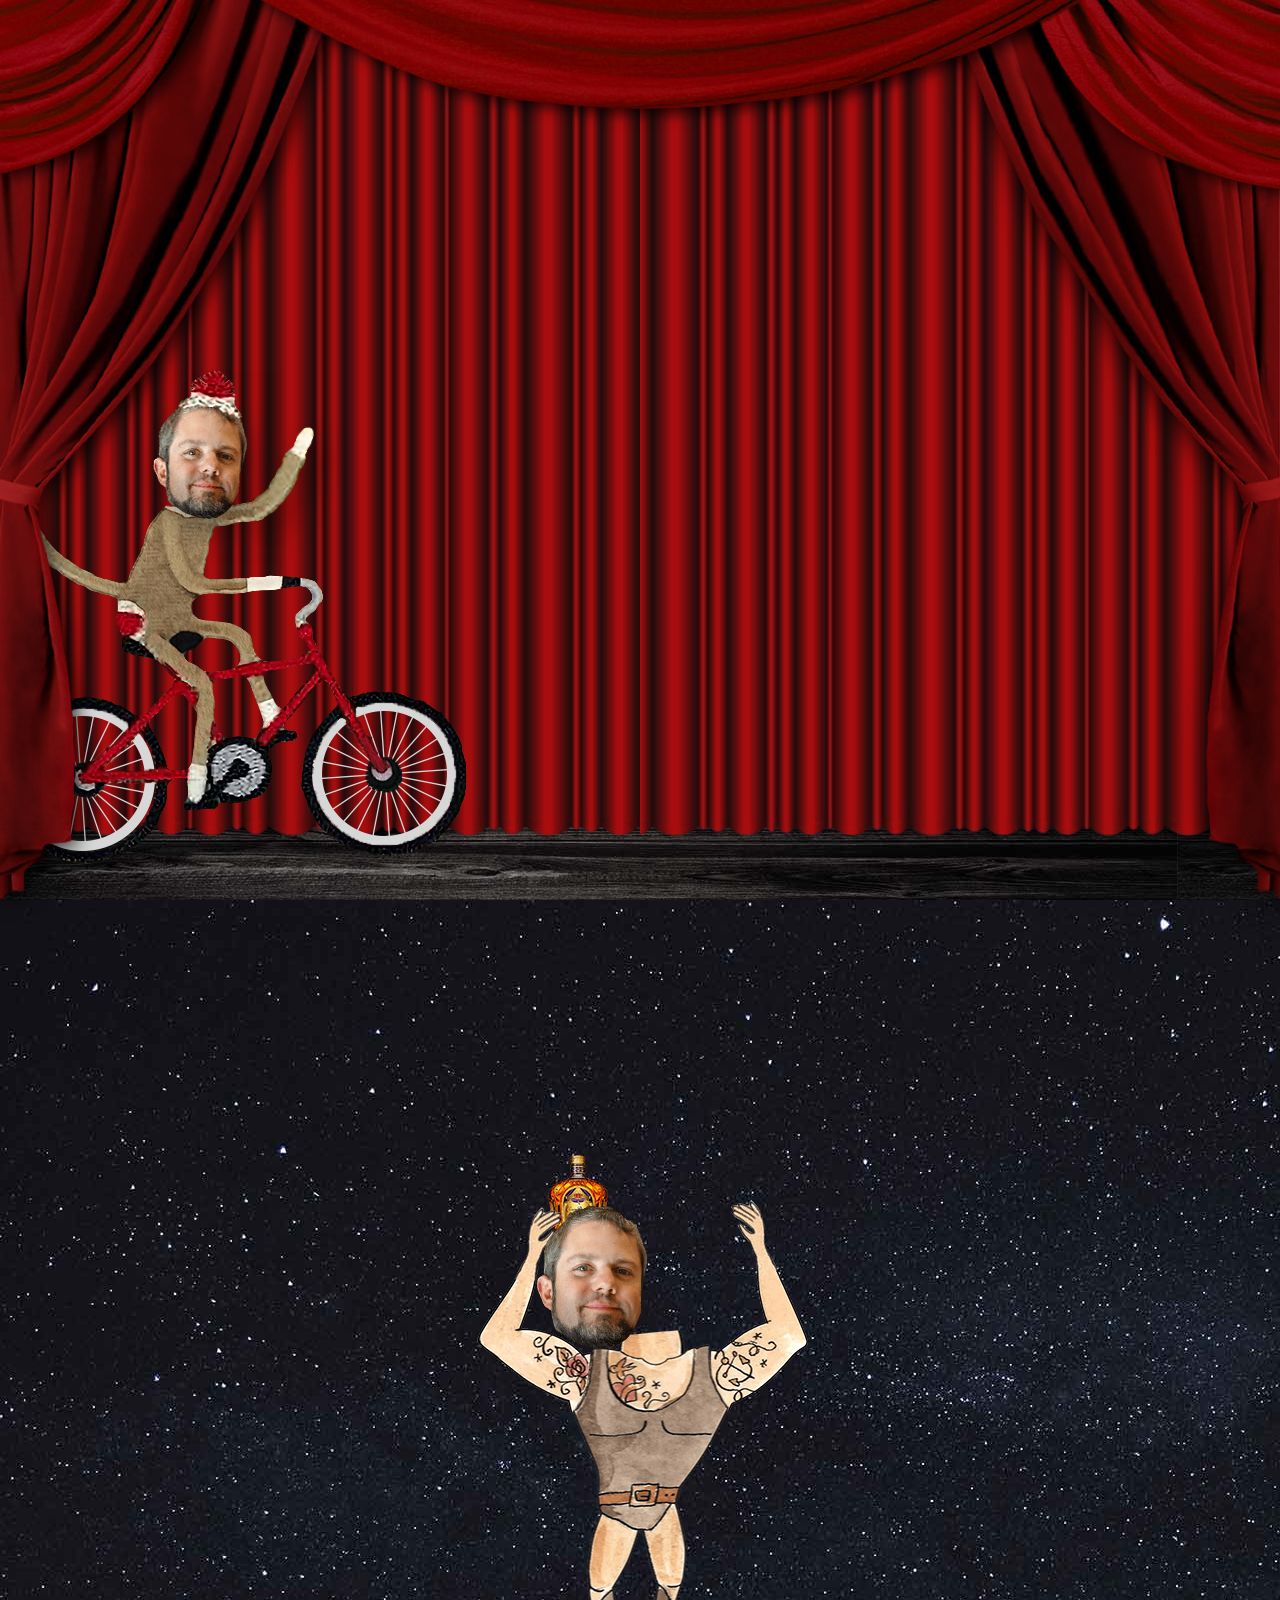
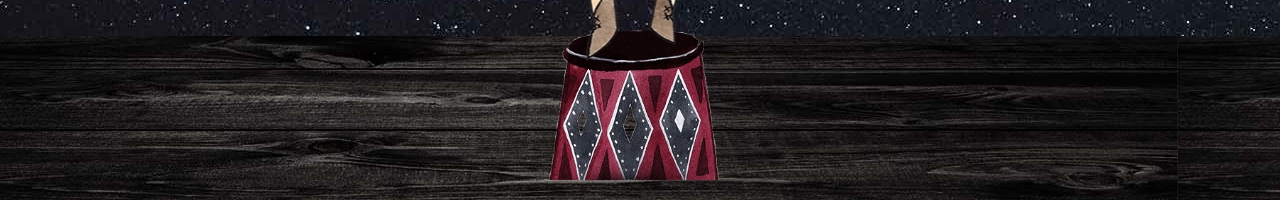
==== commit b2cb1a7f: "Better scroll" ====
--- a/index.html
+++ b/index.html
@@ -49,16 +49,16 @@
                          
     
 -->
-  <div class="top-section">
-
-    <div class="curtains-container">
+  
+  
+  <div class="curtains-container">
     <img class="frame-curtain" src="images/top-swag.png" alt="Theatre Curtains Opening">
 
     <img class="left-main-curtain" src="images/left.png" alt="Theatre Curtains Opening">
 
     <img class="right-main-curtain" src="images/right.png" alt="Theatre Curtains Opening">
      </div>
-    
+
     <div class="ride">
       <img class="back-wheel" src="images/back-wheel.png" alt="Brian on a bike!">
       <img class="front-wheel" src="images/front-wheel.png" alt="Brian on a bike!">
@@ -71,6 +71,8 @@
 
     <img class="center-curtains-right" src="images/center-curtain.png" alt="Theatre Curtains Opening">
 
+  <div class="top-section">
+    
     <div class="circle-frame-container">
        <img class="circle-back" src="images/circle-back.png" alt="">
        <img class="circle-rays" src="images/circle-rays.png" alt="">
@@ -79,11 +81,7 @@
        <img class="arrow blink-1" src="images/arrow-l.png" alt="Arrow Down to See More Goofy Brian Stuff">
     </div>
 
-    <img class="monkey-1" src="images/sock-monkey-1.png" alt="">
-
     <img class="title" src="images/title.png" alt="">
-
-    <div class="floor-top"></div>
   
     <div class="crown-section">
      <img class="crown" src="images/crown.png" alt="Bottle of Crown Royal">
@@ -91,10 +89,15 @@
      <img class="crown" src="images/crown.png" alt="Bottle of Crown Royal">
     </div>
     
+<!--
+    
+       <img class="monkey-1" src="images/sock-monkey-1.png" alt="">
+-->
+  
     
   </div>
 
-
+ <div class="floor-top"></div>
   
   
 <!--
@@ -109,7 +112,7 @@
 -->
   
   
-  <div class="floor-section">
+  <div class="strong-section">
     
     <img class="stand" src="images/stand.png" alt="A stand for Brian to stand on lol.">
     
@@ -152,7 +155,7 @@
 -->
   
   
-  <div class="neon">FREAK SHOW</div>
+<!--  <div class="neon">FREAK SHOW</div>-->
   
   
   
--- a/css/styles.css
+++ b/css/styles.css
@@ -67,6 +67,10 @@
 
 .top-section {
   height: 100vh;
+  position: fixed;
+  top: 0;
+  left: 50%;
+  transform: translateX(-50%);
 }
 
 
@@ -86,7 +90,7 @@
   max-height: 201px;
   -webkit-filter: drop-shadow(6px 6px 7px rgb(0, 0, 0, .7));
   filter: drop-shadow(6px 6px 7px rgb(0, 0, 0, .7)) brightness(.7);
-  z-index: 999999999999;
+  z-index: 999999999999999999999999;
 }
 
 .left-main-curtain {
@@ -403,7 +407,7 @@
   display: flex;
   justify-content: center;
   margin: 0 auto;
-  top: 13.5%;
+  top: 15%;
   z-index: 999;
   width: 40vw;
   max-width: 502px;
@@ -420,7 +424,7 @@
   justify-content: center;
   left: 50%;
   transform: translateX(-50%);
-  margin-top: 21%;
+  top: 35vh;
   width: 30vw;
   height: 55vh;
   max-width: 512px;
@@ -487,6 +491,7 @@
 }
 
 
+/*
 .monkey-1 {
   position: absolute;
   left: -30px;
@@ -511,6 +516,7 @@
     opacity: 1;
   }
 }
+*/
 
 
 .arrow {
@@ -650,11 +656,12 @@
 }
 /*#endregion*/
 
-.floor-section {
+.strong-section {
   position: relative;
+  margin-top: 100vh;
   width: 100vw;
   height: 100vh;
-/*  z-index: 1;*/
+  z-index: 99999;
   background-image: url(../images/night.jpg);
 }
 
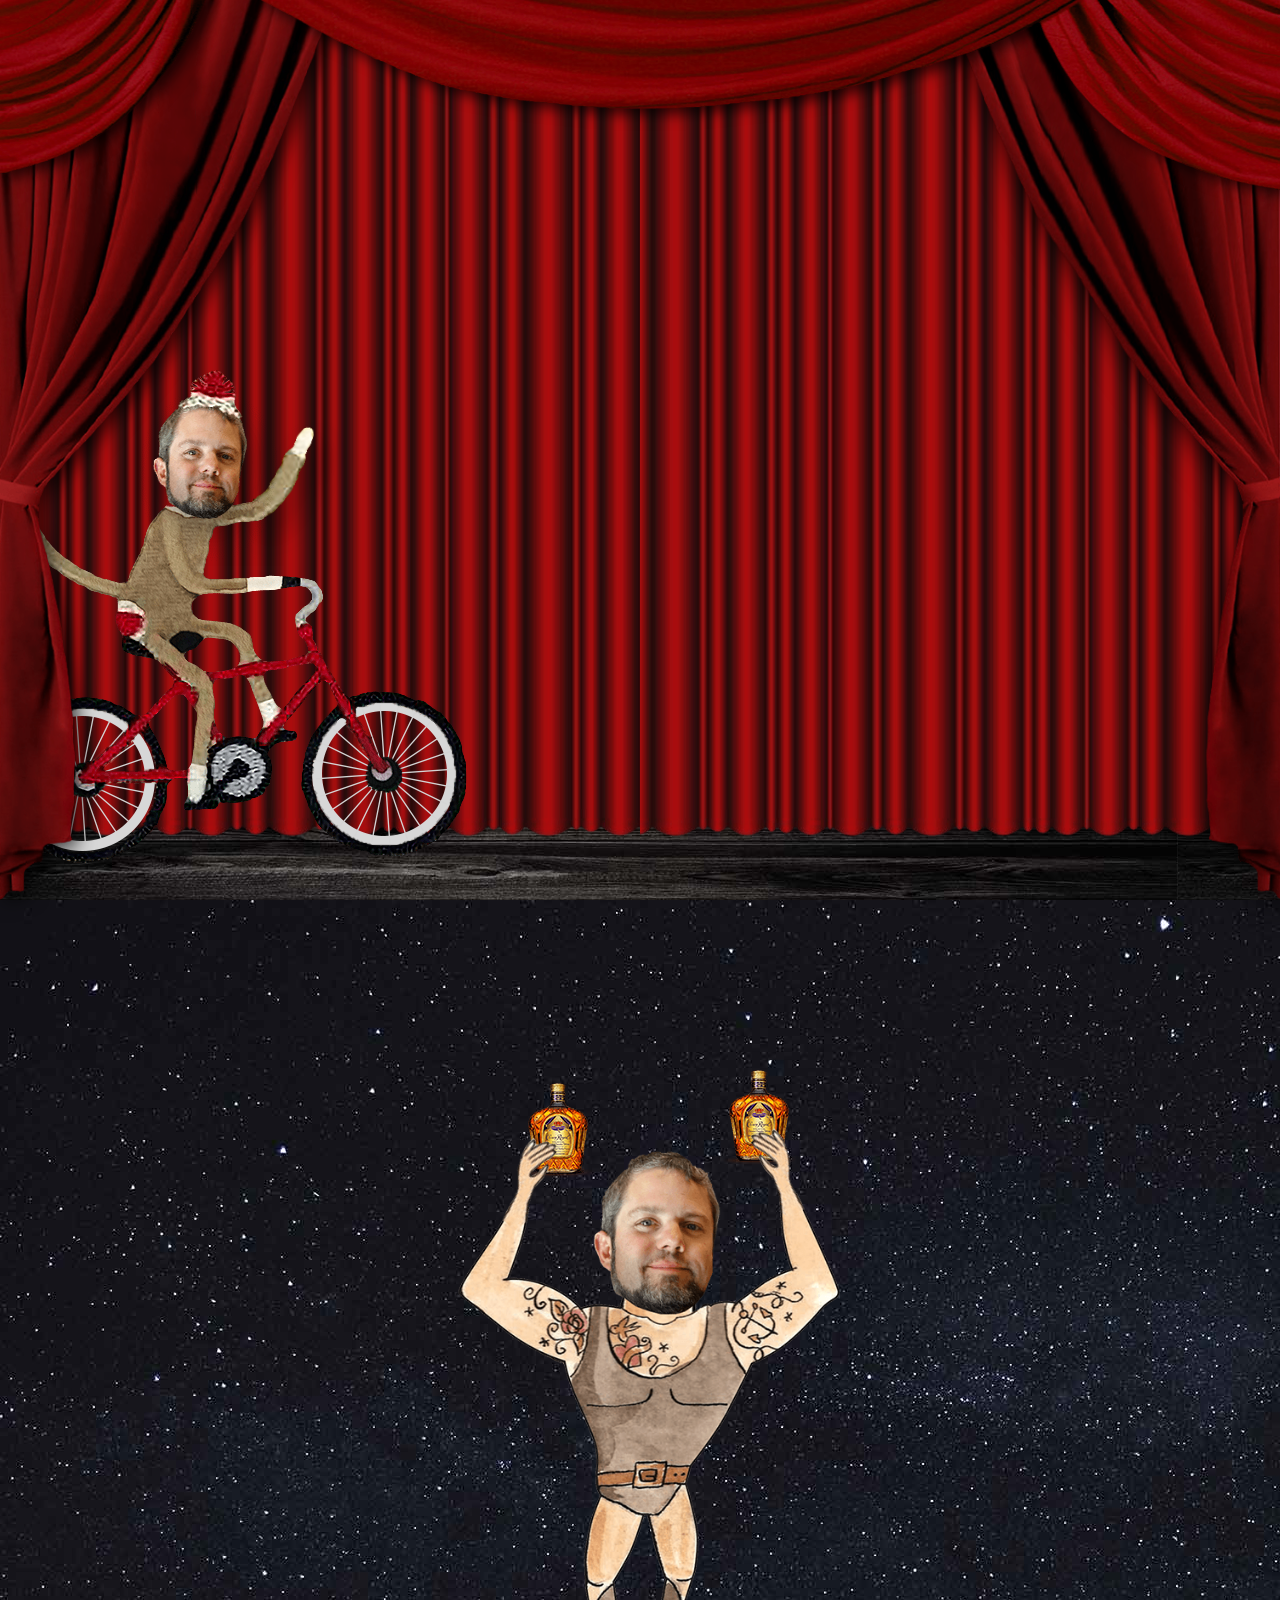
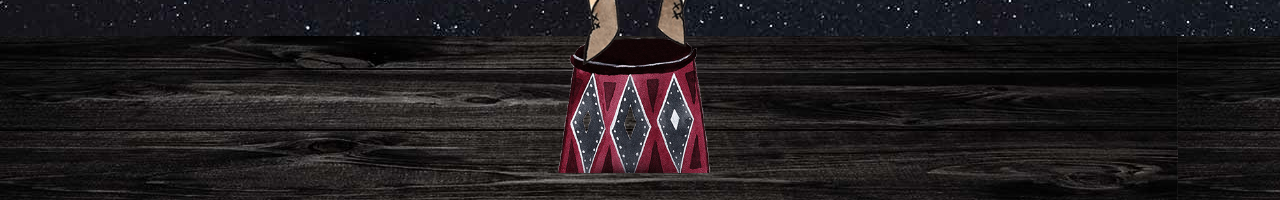
==== commit 626c78b4: "Static strongman" ====
--- a/index.html
+++ b/index.html
@@ -116,25 +116,11 @@
     
     <img class="stand" src="images/stand.png" alt="A stand for Brian to stand on lol.">
     
-    
-    <div class="strongman-container">
-      <img class="strongman-left" src="images/b-j-leftArm.png" alt="">
-      <img class="strongman-right" src="images/b-j-rightArm.png" alt="">
-      <img class="strongman" src="images/b-j-body.png" alt="Brian juggling shots.">
-      <img class="strongman-head" src="images/b-j-head.png" alt="">
-    </div>
-    
-  <div class="juggle-container">
-    <img class="crown-juggle-1" src="images/crown.png" alt="Bottle of Crown Royal">
-    </div>
-    
-     <div class="juggle-container" style="animation-delay: .75s;">
-    <img class="crown-juggle-1"  src="images/crown.png" alt="Bottle of Crown Royal" style="animation-delay: .75s;">
-    </div>
-    
-     <div class="juggle-container" style="animation-delay: 1.5s;">
-    <img class="crown-juggle-1" src="images/crown.png" alt="Bottle of Crown Royal" style="animation-delay: 1.5s;">
-    </div>
+    <img class="crown-to-hold-1" src="images/crown.png" alt="Bottle of Crown Royal.">
+    <img class="crown-to-hold-2" src="images/crown.png" alt="Bottle of Crown Royal.">
+    
+    <img class="strongman" src="images/strongman.png" alt="Brian as a strongman.">
+    
 
   <div class="floor"></div>
 
--- a/css/styles.css
+++ b/css/styles.css
@@ -407,14 +407,14 @@
   display: flex;
   justify-content: center;
   margin: 0 auto;
-  top: 15%;
+  top: 16vh;
   z-index: 999;
-  width: 40vw;
+  width: 60vh;
   max-width: 502px;
   filter: brightness(.9);
   z-index: 1;
   animation: bounce-in-top 1.1s both;
-  animation-delay: 5.5s;
+  animation-delay: 6.5s;
 }
 
 
@@ -424,7 +424,7 @@
   justify-content: center;
   left: 50%;
   transform: translateX(-50%);
-  top: 35vh;
+  top: 36vh;
   width: 30vw;
   height: 55vh;
   max-width: 512px;
@@ -433,47 +433,48 @@
 
 .circle-frame {
   position: absolute;
-  margin-top: -30px;
+  margin-top: -29px;
     -webkit-filter: drop-shadow(2px 4px 10px rgb(0, 0, 0, .8));
   filter: drop-shadow(2px 4px 10px rgb(0, 0, 0, .8));
-  width: 103%;
+  width: auto;
+  height: 55vh;
+/*  max-height: 521px;*/
+}
+
+.circle-back {
+  position: absolute;
+  width: auto;
+  height: 48vh;
+}
+
+.circle-rays {
+  position: absolute;
+  animation: swirl 60s linear infinite;
+  width: auto;
+  height: 48vh;
+  
+}
+
+@keyframes swirl {
+  0% {
+    transform: rotate(0deg);
+  }
+
+  100% {
+    transform: rotate(360deg);
+  }
+}
+
+
+.brian-pointing {
+  position: absolute;
   height: auto;
-}
-
-.circle-back {
-  position: absolute;
-  width: 89%;
-  height: auto;
-}
-
-.circle-rays {
-  position: absolute;
-  animation: swirl 60s linear infinite;
-  width: 89%;
-  height: auto;
-  
-}
-
-@keyframes swirl {
-  0% {
-    transform: rotate(0deg);
-  }
-
-  100% {
-    transform: rotate(360deg);
-  }
-}
-
-
-.brian-pointing {
-  position: absolute;
-  width: 130%;
-  height: auto;
-  margin-top: -42%;
+  margin-top: -23vh;
   margin-left: -3%;
   filter: brightness(.83);
+  height: 90vh;
   animation: zoom 1.5s ease forwards;
-  animation-delay: 7s;
+  animation-delay: 8s;
   opacity: 0;
   z-index: 2;
 }
@@ -522,10 +523,10 @@
 .arrow {
   position: absolute;
   left: 50%;
-  margin-top: 100%;
+  bottom: -19vh;
   z-index: 99999;
   opacity: 0;
-  height: 25%;
+  height: 10vh;
   max-height: 100px;
 }
 
@@ -535,7 +536,7 @@
 .blink-1 {
   -webkit-animation: blink-1 0.6s both;
   animation: blink-1 0.6s both;
-  animation-delay: 9.5s;
+  animation-delay: 11s;
   animation-iteration-count: 2;
 }
 
@@ -622,22 +623,22 @@
 .crown-section > :nth-of-type(1) {
   position: relative;
   left: -17%;
-  animation: crown-drop 3s forwards;
-  animation-delay: 8s;
+  animation: crown-drop 6s forwards;
+  animation-delay: 9s;
 }
 
 .crown-section > :nth-of-type(2) {
   position: relative;
   left:17%;
-  animation: crown-drop 3s forwards;
-  animation-delay: 8.3s;
+  animation: crown-drop 6s forwards;
+  animation-delay: 9.3s;
 }
 
 .crown-section > :nth-of-type(3) {
   position: relative;
   left:-17%;
-  animation: crown-drop 3s forwards;
-  animation-delay: 8.5s;
+  animation: crown-drop 6s forwards;
+  animation-delay: 9.5s;
 }
 
 
@@ -670,160 +671,34 @@
   z-index: 2;
   left: 49.5%;
   transform: translateX(-50%);
-  bottom: 20px;
-  height: 150px;
-}
-
-.strongman-container {
-  position: absolute;
-  left: 50.5%;
+  bottom: 3vh;
+  height: 15vh;
+}
+
+
+.crown-to-hold-1 {
+  position: absolute;
+  bottom: 69vh;
+  left:40.5vw;
+}
+
+.crown-to-hold-2 {
+  position: absolute;
+  bottom: 70.5vh;
+  left: 56.2vw;
+}
+
+
+
+.strongman {
+  position: absolute;
+  left: 50.7%;
   transform: translateX(-50%);
-  width: 328px;
-  height: 600px;
-  bottom: 140px;
-  z-index: 99;
-}
-
-.strongman {
-  position: absolute;
-  left: 57%;
-  transform: translateX(-50%);
-  bottom: 0;
-  z-index: 99;
-}
-
-.strongman-head {
-  position: absolute;
-  top: 145px;
-  left: 110px;
-  transform: translateX(-50%);
-  z-index: 99;
-  animation: headWiggle 2s linear infinite;
-}
-
-@keyframes headWiggle {
-  0% {
-    transform: rotate(0deg);
-    transform-origin: bottom center;
-  }
-    50% {
-    transform: rotate(7deg);
-    transform-origin: bottom center;
-  }
-
-  100% {
-    transform: rotate(0deg);
-    transform-origin: bottom center;
-  }
-}
-
-.strongman-left {
-  position: absolute;
-  top: 144px;
-  left: -5px;
-  animation: left-arm 4s infinite;
-}
-
-.strongman-right {
-  position: absolute;
-  top: 140px;
-  right: 2px;
-  animation: right-arm 3s infinite;
-}
-
-.juggle-container {
-  position: absolute;
-  text-align: left;
-  width: 300px;
-  height: 300px;
-  bottom: 425px;
-  left: 42vw;
-/*  border: 2px solid yellow;*/
-  animation: circle 3.5s linear infinite;
-}
-
-
-@keyframes circle {
-  0% {
-    transform: rotate(0deg);
-  }
-
-     25% {
-    transform: rotate(80deg);
-  }
-  
-  50% {
-    transform: rotate(160deg);
-  }
-
-  100% {
-    transform: rotate(0deg);
-  }
-}
-
-
-.crown-juggle-1 {
-/*  width: 25%;*/
-  margin-top: 5em;
-  animation: fixRotation 3.5s linear infinite;
-}
-
-
-@keyframes fixRotation {
-  0% {
-    transform: rotate(0deg);
-  }
-
-     25% {
-    transform: rotate(-80deg);
-  }
-  
-  50% {
-    transform: rotate(-160deg);
-  }
-
-  100% {
-    transform: rotate(0deg);
-  }
-}
-
-
-
-@keyframes left-arm {
-  0% {
-    transform: rotate(-15deg) translateX(17px);
-    transform-origin: bottom right;
-  }
-
-  50% {
-    transform: rotate(0deg);
-    transform-origin: bottom right;
-  }
-  
-  100% {
-    transform: rotate(-15deg) translateX(17px);
-    transform-origin: bottom right;
-  }
-}
-
-
-@keyframes right-arm {
-  0% {
-    transform: rotate(15deg) translateX(-17px);
-    transform-origin: bottom left;
-  }
-
-  50% {
-    transform: rotate(0deg);
-    transform-origin: bottom left;
-  }
-  
-  100% {
-    transform: rotate(15deg) translateX(-17px);
-    transform-origin: bottom left;
-  }
-}
-
+  z-index: 9;
+  height: 60vh;
+  max-height: 635px;
+  bottom: 15vh;
+}
 
 
 .floor {
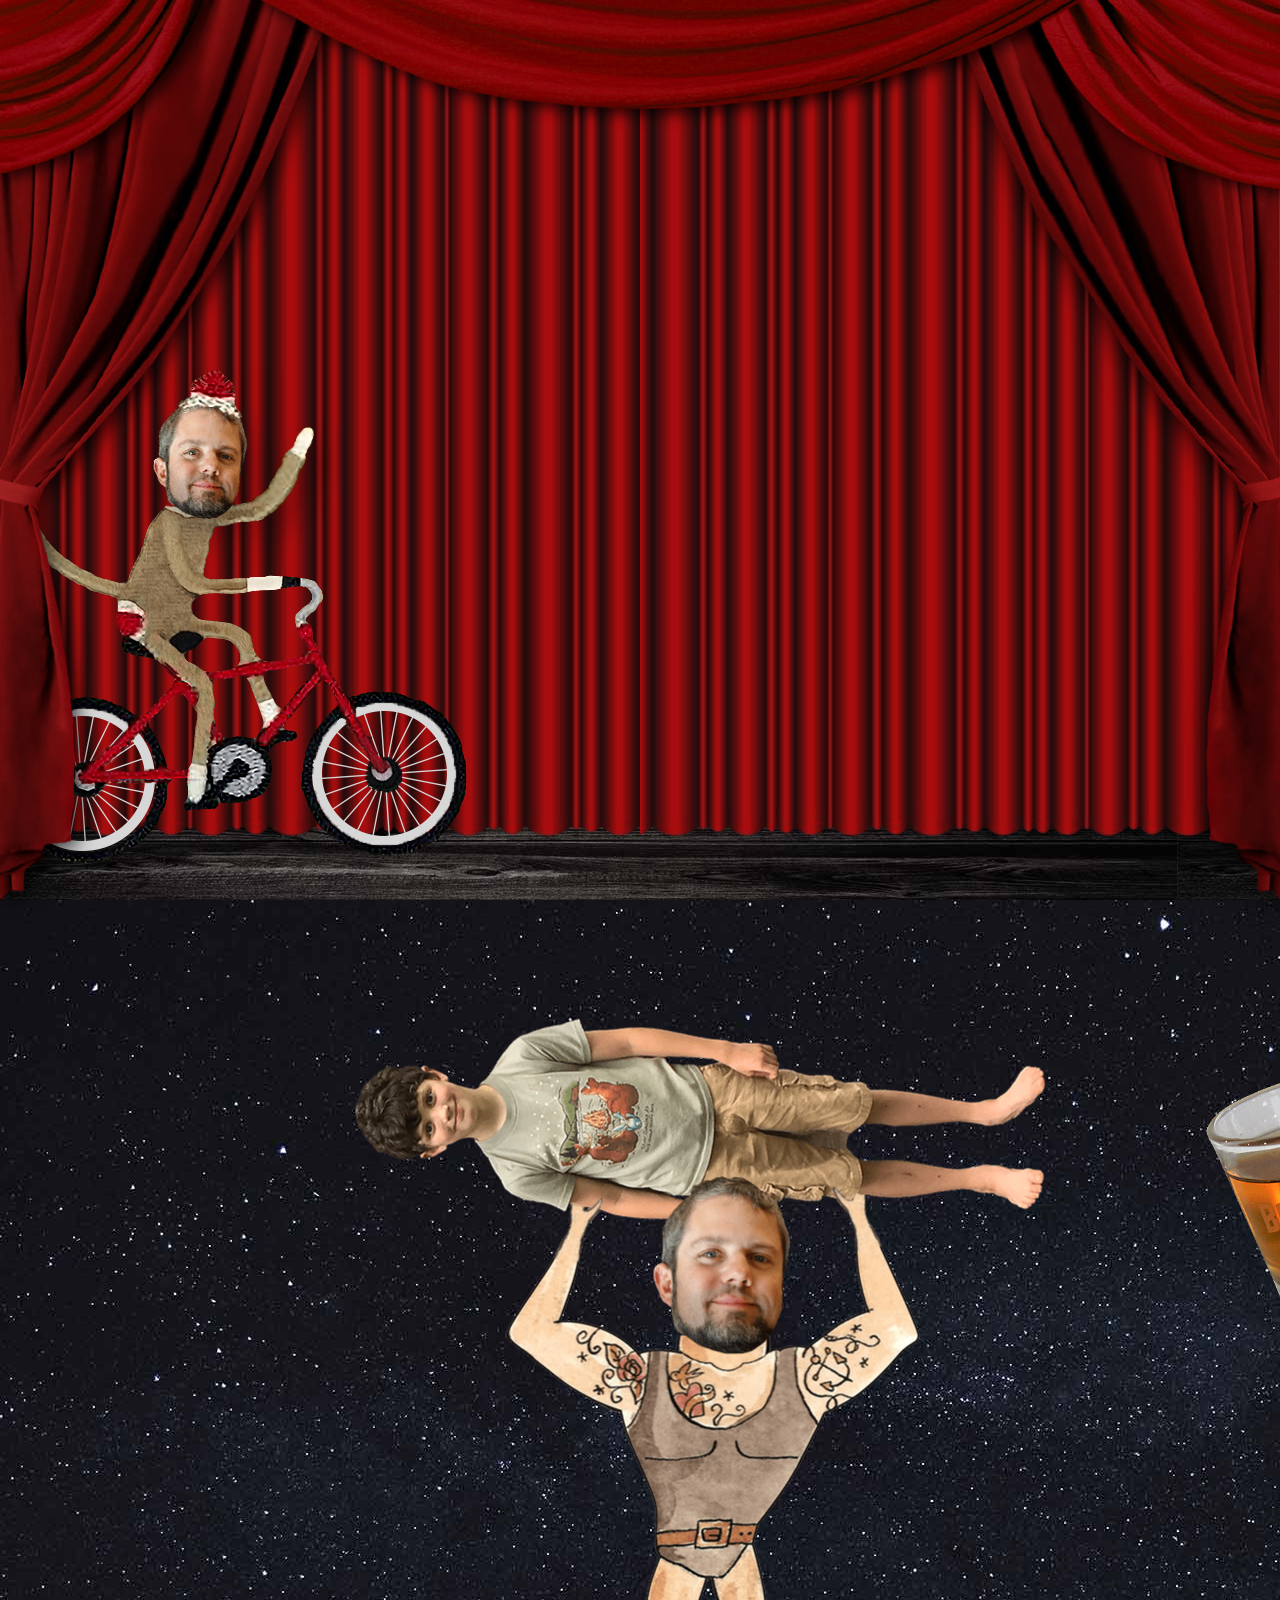
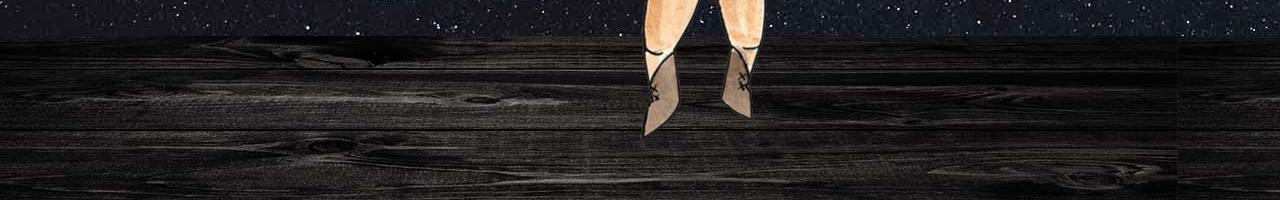
==== commit 1edd47fa: "Starting over I guess...." ====
--- a/index.html
+++ b/index.html
@@ -11,32 +11,40 @@
   <link rel="stylesheet" href="css/styles.css">
   <link href="https://fonts.googleapis.com/css?family=anton&display=swap" rel="stylesheet">
   <link href="https://fonts.googleapis.com/css?family=Ewert|Rye|Sancreek&display=swap" rel="stylesheet">
+  <link rel="apple-touch-icon" sizes="180x180" href="/apple-touch-icon.png">
+  <link rel="icon" type="image/png" sizes="32x32" href="/favicon-32x32.png">
+  <link rel="icon" type="image/png" sizes="16x16" href="/favicon-16x16.png">
+  <link rel="manifest" href="/site.webmanifest">
+  <link rel="mask-icon" href="/safari-pinned-tab.svg" color="#5bbad5">
+  <meta name="msapplication-TileColor" content="#b91d47">
+  <meta name="theme-color" content="#ffffff">
+  <meta name="author" content="Brandi Cameron | hello@brandicameron.com">
   <script>
     src = "//ajax.googleapis.com/ajax/libs/jquery/1.9.1/jquery.min.js"
   </script>
   <script src="https://cdnjs.cloudflare.com/ajax/libs/jquery/3.2.1/jquery.min.js"></script>
-  
-  
-  
-<!--  AOS Scripts   -->
-<!--#region-->
+
+
+
+  <!--  AOS Scripts   -->
+  <!--#region-->
   <script src="https://ajax.googleapis.com/ajax/libs/jquery/3.3.1/jquery.min.js"></script>
   <script src="https://ajax.googleapis.com/ajax/libs/jquery/3.4.1/jquery.min.js"></script>
   <link rel="stylesheet" href="https://unpkg.com/aos@next/dist/aos.css" />
-<!--#endregion-->
+  <!--#endregion-->
 </head>
 
 
 <body>
-   <audio autoplay id="background-audio" class="audio1">
+
+  <audio autoplay id="background-audio" class="audio1">
     <source src="images/circus.mp3" type="audio/mpeg">
     <source src="images/circus.ogg" type="audio/ogg">
   </audio>
 
-  
-<div>
-  <img class="clouds" src="images/clouds-n2.jpg" alt="">
-</div>
+  <div>
+    <img class="clouds" src="images/clouds-n2.jpg" alt="">
+  </div>
 
 
   <!--
@@ -49,58 +57,59 @@
                          
     
 -->
-  
-  
+
+
   <div class="curtains-container">
     <img class="frame-curtain" src="images/top-swag.png" alt="Theatre Curtains Opening">
 
     <img class="left-main-curtain" src="images/left.png" alt="Theatre Curtains Opening">
 
     <img class="right-main-curtain" src="images/right.png" alt="Theatre Curtains Opening">
-     </div>
-
-    <div class="ride">
-      <img class="back-wheel" src="images/back-wheel.png" alt="Brian on a bike!">
-      <img class="front-wheel" src="images/front-wheel.png" alt="Brian on a bike!">
-      <img class="bike" src="images/bike.png" alt="Brian on a bike!">
-      <img class="head" src="images/head.png" alt="Brian on a bike!">
-      <img class="arm" src="images/arm.png" alt="Brian on a bike!">
+  </div>
+
+  <div class="ride">
+    <img class="back-wheel" src="images/back-wheel.png" alt="Brian on a bike!">
+    <img class="front-wheel" src="images/front-wheel.png" alt="Brian on a bike!">
+    <img class="bike" src="images/bike.png" alt="Brian on a bike!">
+    <img class="head" src="images/head.png" alt="Brian on a bike!">
+    <img class="arm" src="images/arm.png" alt="Brian on a bike!">
+  </div>
+
+  <img class="center-curtains-left" src="images/center-curtain.png" alt="Theatre Curtains Opening">
+
+  <img class="center-curtains-right" src="images/center-curtain.png" alt="Theatre Curtains Opening">
+
+
+  <div class="top-section">
+
+    <div class="circle-frame-container">
+      <img class="circle-back" src="images/circle-back.png" alt="">
+      <img class="circle-rays" src="images/circle-rays.png" alt="">
+      <img class="circle-frame" src="images/circle-frame-s.png" alt="">
+      <img class="brian-pointing" src="images/pointing.png" alt="Photo of Brian Pointing">
+      <img class="arrow blink-1" src="images/arrow-l.png" alt="Arrow Down to See More Goofy Brian Stuff">
     </div>
 
-    <img class="center-curtains-left" src="images/center-curtain.png" alt="Theatre Curtains Opening">
-
-    <img class="center-curtains-right" src="images/center-curtain.png" alt="Theatre Curtains Opening">
-
-  <div class="top-section">
-    
-    <div class="circle-frame-container">
-       <img class="circle-back" src="images/circle-back.png" alt="">
-       <img class="circle-rays" src="images/circle-rays.png" alt="">
-       <img class="circle-frame" src="images/circle-frame-s.png" alt="">
-         <img class="brian-pointing" src="images/pointing.png" alt="Photo of Brian Pointing">
-       <img class="arrow blink-1" src="images/arrow-l.png" alt="Arrow Down to See More Goofy Brian Stuff">
+    <img class="title" src="images/title.png" alt="">
+
+    <div class="crown-section">
+      <img class="crown" src="images/crown.png" alt="Bottle of Crown Royal">
+      <img class="crown" src="images/crown.png" alt="Bottle of Crown Royal">
+      <img class="crown" src="images/crown.png" alt="Bottle of Crown Royal">
     </div>
 
-    <img class="title" src="images/title.png" alt="">
-  
-    <div class="crown-section">
-     <img class="crown" src="images/crown.png" alt="Bottle of Crown Royal">
-     <img class="crown" src="images/crown.png" alt="Bottle of Crown Royal">
-     <img class="crown" src="images/crown.png" alt="Bottle of Crown Royal">
-    </div>
-    
-<!--
+    <!--
     
        <img class="monkey-1" src="images/sock-monkey-1.png" alt="">
 -->
-  
-    
-  </div>
-
- <div class="floor-top"></div>
-  
-  
-<!--
+
+
+  </div>
+
+  <div class="floor-top"></div>
+
+
+  <!--
    _____ _______ _____   ____  _   _  _____ 
   / ____|__   __|  __ \ / __ \| \ | |/ ____|
  | (___    | |  | |__) | |  | |  \| | |  __ 
@@ -110,43 +119,56 @@
                                             
                                             
 -->
-  
-  
+
+
   <div class="strong-section">
-    
-    <img class="stand" src="images/stand.png" alt="A stand for Brian to stand on lol.">
-    
+    <div class="strong-bottom-fix">
+
+      <div class="scroll-section-container">
+
+
+        
+<!--              <img class="stand" src="images/stand.png" alt="A stand for Brian to stand on lol.">-->
+
+          <!--
     <img class="crown-to-hold-1" src="images/crown.png" alt="Bottle of Crown Royal.">
     <img class="crown-to-hold-2" src="images/crown.png" alt="Bottle of Crown Royal.">
-    
-    <img class="strongman" src="images/strongman.png" alt="Brian as a strongman.">
-    
-
-  <div class="floor"></div>
-
-   </div>
-
-  
-  
-  
-<!--  
-  ______ _____  ______          _  __
- |  ____|  __ \|  ____|   /\   | |/ /
- | |__  | |__) | |__     /  \  | ' / 
- |  __| |  _  /|  __|   / /\ \ |  <  
- | |    | | \ \| |____ / ____ \| . \ 
- |_|    |_|  \_\______/_/    \_\_|\_\
-                                     
-                                     
--->
-  
-  
-<!--  <div class="neon">FREAK SHOW</div>-->
-  
-  
-  
-  
-  
+-->
+        
+        
+        
+        <div class="scroll-section strong-container">
+          <img class="strong-head" src="images/head-stm.png" alt="Brian as a strongman.">
+
+          <img class="strongman" src="images/strong-man.png" alt="Brian as a strongman.">
+        </div>
+
+
+        
+        
+        <div class="scroll-section">
+          <img class="shot-brian" src="images/brian-with-big-shot.png" alt="Brian as a strongman.">
+        </div>
+
+        <div class="scroll-section">
+          <img class="shot-brian-2" src="images/brian-with-big-shot.png" alt="Brian as a strongman.">
+        </div>
+
+
+
+      </div>
+
+
+
+      <div class="floor"></div>
+
+
+    </div>
+  </div>
+
+
+
+
   <!--
    _____  _____ _____  _____ _____ _______ _____ 
   / ____|/ ____|  __ \|_   _|  __ \__   __/ ____|
@@ -157,125 +179,123 @@
                                                  
                                                                                                                                                      
 -->
-  
-  
- <script>
-  var getUrlParameter = function getUrlParameter(sParam) {
-    var sPageURL = decodeURIComponent(window.location.search.substring(1)),
+
+
+  <script>
+    var getUrlParameter = function getUrlParameter(sParam) {
+      var sPageURL = decodeURIComponent(window.location.search.substring(1)),
         sURLVariables = sPageURL.split('&'),
         sParameterName,
         i;
 
-    for (i = 0; i < sURLVariables.length; i++) {
+      for (i = 0; i < sURLVariables.length; i++) {
         sParameterName = sURLVariables[i].split('=');
 
         if (sParameterName[0] === sParam) {
-            return sParameterName[1] === undefined ? true : sParameterName[1];
+          return sParameterName[1] === undefined ? true : sParameterName[1];
         }
-    }
-};
-
-var field = document.getElementById("field");
-var f = field.getContext("2d");
-
-var stars = {};
-var starIndex = 0;
-var numStars = 0;
-var acceleration = 1;
-var starsToDraw = (field.width * field.height) / 200;
-if (getUrlParameter("stars")) {
-  starsToDraw = getUrlParameter("stars");
-}
-if (getUrlParameter("accel")) {
-  acceleration = getUrlParameter("accel");
-} 
-
-
-function Star() {
-    this.X = field.width / 2;
-    this.Y = field.height / 2;
-
-    this.SX = Math.random() * 10 - 5;
-    this.SY = Math.random() * 10 - 5;
-
-    var start = 0;
-
-    if (field.width > field.height)
+      }
+    };
+
+    var field = document.getElementById("field");
+    var f = field.getContext("2d");
+
+    var stars = {};
+    var starIndex = 0;
+    var numStars = 0;
+    var acceleration = 1;
+    var starsToDraw = (field.width * field.height) / 200;
+    if (getUrlParameter("stars")) {
+      starsToDraw = getUrlParameter("stars");
+    }
+    if (getUrlParameter("accel")) {
+      acceleration = getUrlParameter("accel");
+    }
+
+
+    function Star() {
+      this.X = field.width / 2;
+      this.Y = field.height / 2;
+
+      this.SX = Math.random() * 10 - 5;
+      this.SY = Math.random() * 10 - 5;
+
+      var start = 0;
+
+      if (field.width > field.height)
         start = field.width;
-    else
+      else
         start = field.height;
 
-    this.X += this.SX * start / 10;
-    this.Y += this.SY * start / 10;
-
-    this.W = 1;
-    this.H = 1;
-
-    this.age = 0;
-    this.dies = 500;
-
-    starIndex++;
-    stars[starIndex] = this;
-
-    this.ID = starIndex;
-    this.C = "#ffffff";
-}
-
-Star.prototype.Draw = function () {
-    this.X += this.SX;
-    this.Y += this.SY
-    
-    this.SX += this.SX / (50 / acceleration);
-  	this.SY += this.SY / (50 / acceleration);
-
-    this.age++;
-
-    if (this.age == Math.floor(50 / acceleration) | this.age == Math.floor(150 / acceleration) | this.age == Math.floor(300 / acceleration)) {
+      this.X += this.SX * start / 10;
+      this.Y += this.SY * start / 10;
+
+      this.W = 1;
+      this.H = 1;
+
+      this.age = 0;
+      this.dies = 500;
+
+      starIndex++;
+      stars[starIndex] = this;
+
+      this.ID = starIndex;
+      this.C = "#ffffff";
+    }
+
+    Star.prototype.Draw = function() {
+      this.X += this.SX;
+      this.Y += this.SY
+
+      this.SX += this.SX / (50 / acceleration);
+      this.SY += this.SY / (50 / acceleration);
+
+      this.age++;
+
+      if (this.age == Math.floor(50 / acceleration) | this.age == Math.floor(150 / acceleration) | this.age == Math.floor(300 / acceleration)) {
         this.W++;
         this.H++;
-    }
-
-    if (this.X + this.W < 0 | this.X > field.width |
-        this.Y + this.H < 0 | this.Y > field.height)
-      {
+      }
+
+      if (this.X + this.W < 0 | this.X > field.width |
+        this.Y + this.H < 0 | this.Y > field.height) {
         delete stars[this.ID];
         numStars--;
-			}
-  
-    f.fillStyle = this.C;
-    f.fillRect(this.X, this.Y, this.W, this.H);
-}
-
-field.width = window.innerWidth;
-field.height = window.innerHeight;
-
-function draw() {
-  	if (field.width != window.innerWidth)
-      	field.width = window.innerWidth;
-  	if (field.height != window.innerHeight)
-      	field.height = window.innerHeight;
-  
-  	// Play with the "a" value to create streams...it's fun!
-    f.fillStyle = "rgba(19, 22, 29, 0.8)";
-    f.fillRect(0, 0, field.width, field.height);
-
-    for (var i = numStars; i < starsToDraw; i++) {
+      }
+
+      f.fillStyle = this.C;
+      f.fillRect(this.X, this.Y, this.W, this.H);
+    }
+
+    field.width = window.innerWidth;
+    field.height = window.innerHeight;
+
+    function draw() {
+      if (field.width != window.innerWidth)
+        field.width = window.innerWidth;
+      if (field.height != window.innerHeight)
+        field.height = window.innerHeight;
+
+      // Play with the "a" value to create streams...it's fun!
+      f.fillStyle = "rgba(19, 22, 29, 0.8)";
+      f.fillRect(0, 0, field.width, field.height);
+
+      for (var i = numStars; i < starsToDraw; i++) {
         new Star();
         numStars++;
-    }
-
-    for (var star in stars) {
+      }
+
+      for (var star in stars) {
         stars[star].Draw();
-    }
-}
-
-// Original timing of the screensaver
-setInterval(draw, 40);
-
-
+      }
+    }
+
+    // Original timing of the screensaver
+    setInterval(draw, 40);
+  </script>
+ 
   
-  </script>
- <script>
+  <script>
     $(window).scroll(function() {
       var scroll = $(window).scrollTop();
       if ((scroll > 0) && (scroll < 400)) {
@@ -285,6 +305,8 @@
       }
     })
   </script>
+  
+  
   <script>
     $(window).scroll(function() {
       var scroll = $(window).scrollTop();
@@ -303,6 +325,7 @@
     AOS.init();
   </script>
 
+
 </body>
 
 </html>--- a/css/styles.css
+++ b/css/styles.css
@@ -20,13 +20,6 @@
 body {
   overflow-x: hidden;
   width: 100vw;
-/*
-  background: url(../images/clouds-n.jpg);
-  background-size: cover;
-  background-attachment: fixed;
-  background-position: center;
-  animation: bg-clouds 10s infinite;
-*/
 }
 
 .clouds {
@@ -41,18 +34,19 @@
 }
 
 @keyframes bg-clouds {
-  
+
   0% {
     transform: scale(1);
   }
-    50% {
+
+  50% {
     transform: scale(1.5);
   }
-    100% {
+
+  100% {
     transform: scale(1);
   }
 }
-
 
 /*
   _______  ____   _____  
@@ -78,7 +72,7 @@
   position: fixed;
   width: 100vw;
   top: 0px;
-  z-index: 999999999999999999; 
+  z-index: 999999999999999999;
 }
 
 
@@ -120,6 +114,23 @@
   animation: ridearound linear 5s forwards;
 }
 
+@keyframes ridearound {
+  0% {
+    right: 100%;
+    opacity: 1;
+  }
+
+  99.5% {
+    right: -50%;
+    opacity: 1;
+  }
+
+  100% {
+    opacity: 0;
+    display: none;
+  }
+}
+
 .head {
   position: absolute;
   bottom: 302px;
@@ -194,6 +205,7 @@
   0% {
     transform: rotate(0deg);
   }
+
   100% {
     transform: rotate(360deg);
   }
@@ -226,43 +238,26 @@
 }
 
 
-@keyframes ridearound {
-  0% {
-    right: 100%;
+@keyframes moveleft {
+  0% {
+    transform: translateX(0%);
+    opacity: 1;
+  }
+
+  100% {
+    transform: translateX(-100%);
+    opacity: 1;
+  }
+}
+
+
+@keyframes moveright {
+  0% {
+    transform: translateX(0%);
     opacity: 1;
   }
 
   99.5% {
-    right: -50%;
-    opacity: 1;
-  }
-    100% {
-    opacity: 0;
-    display: none;
-  }
-}
-
-
-@keyframes moveleft {
-  0% {
-    transform: translateX(0%);
-    opacity: 1;
-  }
-
-  100% {
-    transform: translateX(-100%);
-    opacity: 1;
-  }
-}
-
-
-@keyframes moveright {
-  0% {
-    transform: translateX(0%);
-    opacity: 1;
-  }
-
-   99.5% {
     transform: translateX(100%);
     opacity: 1;
   }
@@ -399,6 +394,7 @@
     animation-timing-function: ease-out;
   }
 }
+
 /*#endregion*/
 
 
@@ -434,11 +430,11 @@
 .circle-frame {
   position: absolute;
   margin-top: -29px;
-    -webkit-filter: drop-shadow(2px 4px 10px rgb(0, 0, 0, .8));
+  -webkit-filter: drop-shadow(2px 4px 10px rgb(0, 0, 0, .8));
   filter: drop-shadow(2px 4px 10px rgb(0, 0, 0, .8));
   width: auto;
   height: 55vh;
-/*  max-height: 521px;*/
+  /*  max-height: 521px;*/
 }
 
 .circle-back {
@@ -452,7 +448,7 @@
   animation: swirl 60s linear infinite;
   width: auto;
   height: 48vh;
-  
+
 }
 
 @keyframes swirl {
@@ -491,35 +487,6 @@
   }
 }
 
-
-/*
-.monkey-1 {
-  position: absolute;
-  left: -30px;
-  top: 55vh;
-  opacity: 0;
-  transform: rotate(35deg);
-  animation: curtainmonkey ease 2s forwards;
-  animation-delay: 6.5s;
-  z-index: 99994;
-}
-
-
-@keyframes curtainmonkey {
-  0% {
-    left: -100px;
-    top: 57vh;
-    opacity: 1;
-  }
-  100% {
-    right: -35px;
-    top: 55vh;
-    opacity: 1;
-  }
-}
-*/
-
-
 .arrow {
   position: absolute;
   left: 50%;
@@ -542,10 +509,12 @@
 
 
 @-webkit-keyframes blink-1 {
+
   50%,
   100% {
     opacity: 1;
   }
+
   25%,
   75% {
     opacity: 0;
@@ -553,11 +522,13 @@
 }
 
 @keyframes blink-1 {
+
   0%,
   50%,
   100% {
     opacity: 1;
   }
+
   0%,
   25%,
   75% {
@@ -597,8 +568,8 @@
   0% {
     bottom: 0;
   }
-  
-   50% {
+
+  50% {
     bottom: -15em;
   }
 
@@ -629,14 +600,14 @@
 
 .crown-section > :nth-of-type(2) {
   position: relative;
-  left:17%;
+  left: 17%;
   animation: crown-drop 6s forwards;
   animation-delay: 9.3s;
 }
 
 .crown-section > :nth-of-type(3) {
   position: relative;
-  left:-17%;
+  left: -17%;
   animation: crown-drop 6s forwards;
   animation-delay: 9.5s;
 }
@@ -646,7 +617,8 @@
   0% {
     top: -5em;
   }
-   50% {
+
+  50% {
     opacity: 1;
   }
 
@@ -655,23 +627,33 @@
     opacity: 0;
   }
 }
+
 /*#endregion*/
 
+
+
 .strong-section {
   position: relative;
+  flex-direction: column;
   margin-top: 100vh;
-  width: 100vw;
   height: 100vh;
   z-index: 99999;
   background-image: url(../images/night.jpg);
 }
 
+.strong-bottom-fix {
+  /*  border: 2px solid yellow;*/
+  display: flex;
+  min-height: 100vh;
+  flex-direction: column;
+}
+
 .stand {
   position: absolute;
   z-index: 2;
-  left: 49.5%;
+  left: 105.5%;
   transform: translateX(-50%);
-  bottom: 3vh;
+  bottom: 2vh;
   height: 15vh;
 }
 
@@ -679,7 +661,7 @@
 .crown-to-hold-1 {
   position: absolute;
   bottom: 69vh;
-  left:40.5vw;
+  left: 40.5vw;
 }
 
 .crown-to-hold-2 {
@@ -689,15 +671,83 @@
 }
 
 
+.scroll-section-container {
+  position: absolute;
+  transform: rotate(-90deg);
+  overflow-x: hidden;
+  flex: 0;
+  width: 800px;
+/*  border: 1px solid yellow;*/
+  left: 30vw;
+  bottom: -60%;
+
+}
+
+.scroll-section {
+  position: relative;
+  transform: rotate(90deg);
+}
+
+.scroll-section-container::-webkit-scrollbar {
+  display: none;
+  overflow: -moz-scrollbars-none;
+}
+
+body::-webkit-scrollbar {
+  display: none;
+  overflow: -moz-scrollbars-none;
+}
+
+.strong-container {
+  position: relative;
+/*  margin-top: -8vw;*/
+  bottom: 13vh;
+}
+
+.strong-head {
+  position: relative;
+  z-index: 10;
+  margin-left: 930px;
+  top: 290px;
+  animation: bobble 3s ease infinite;
+}
+
+@keyframes bobble {
+  0% {
+    transform: rotate(-5deg);
+  }
+  
+   50% {
+    transform: rotate(5deg);
+  }
+
+  100% {
+    transform: rotate(-5deg);
+  }
+}
+
 
 .strongman {
-  position: absolute;
-  left: 50.7%;
-  transform: translateX(-50%);
+  position: relative;
   z-index: 9;
+  margin-left: 625px;
+  top: -50px;
+}
+
+.shot-brian {
+  position: relative;
   height: 60vh;
-  max-height: 635px;
-  bottom: 15vh;
+  margin-left: 40em;
+  z-index: 9;
+}
+
+.shot-brian-2 {
+  position: relative;
+  height: 60vh;
+  margin-left: 40em;
+  padding-right: 60em;
+  z-index: 9;
+/*  border: 2px solid yellow;*/
 }
 
 
@@ -708,76 +758,9 @@
   width: 100vw;
   background-repeat: repeat-x;
   bottom: 0;
-}
-
-
-/*
-  ______ _____  ______          _  __
- |  ____|  __ \|  ____|   /\   | |/ /
- | |__  | |__) | |__     /  \  | ' / 
- |  __| |  _  /|  __|   / /\ \ |  <  
- | |    | | \ \| |____ / ____ \| . \ 
- |_|    |_|  \_\______/_/    \_\_|\_\
-                                     
-                                     
-*/
-
-
-
-
-.neon {
-  font-size: calc(20px + 11vh);
-  line-height: calc(20px + 20vh);
-  text-shadow: 0 0 5px #ffa500, 0 0 15px #ffa500, 0 0 20px #ffa500, 0 0 40px #ffa500, 0 0 60px #ff0000, 0 0 10px #ff8d00, 0 0 98px #ff0000;
-  color: #fff6a9;
-  font-family: "Rye", cursive;
-  text-align: center;
-  animation: blink 12s infinite;
-  -webkit-animation: blink 12s infinite;
-}
-
-
-@-webkit-keyframes blink {
-  20%,
-  24%,
-  55% {
-    color: #111;
-    text-shadow: none;
-  }
-
-  0%,
-  19%,
-  21%,
-  23%,
-  25%,
-  54%,
-  56%,
-  100% {
-  text-shadow: 0 0 5px #ffa500, 0 0 15px #ffa500, 0 0 20px #ffa500, 0 0 40px #ffa500, 0 0 60px #ff0000, 0 0 10px #ff8d00, 0 0 98px #ff0000;
-    color: #fff6a9;
-  }
-}
-
-@keyframes blink {
-  20%,
-  24%,
-  55% {
-    color: #111;
-    text-shadow: none;
-  }
-
-  0%,
-  19%,
-  21%,
-  23%,
-  25%,
-  54%,
-  56%,
-  100% {
-  text-shadow: 0 0 5px #ffa500, 0 0 15px #ffa500, 0 0 20px #ffa500, 0 0 40px #ffa500, 0 0 60px #ff0000, 0 0 10px #ff8d00, 0 0 98px #ff0000;
-    color: #fff6a9;
-  }
-}
+  z-index: -1;
+}
+
 
 
 
@@ -795,25 +778,7 @@
 
 
 
-/*
-@media screen and (max-width: 1100px) {
-
-
-  .center-curtains-left {
-    height: 85vh;
-  }
-
-
-  .center-curtains-right {
-    height: 85vh;
-  }
-
-}
-*/
-
-
-
-@media screen and (max-width: 650px) {
+@media screen and (max-width: 1050px) {
 
 
   .frame-curtain {
@@ -822,7 +787,7 @@
   }
 
   .left-main-curtain {
-    left: -200px;
+    left: -210px;
   }
 
   .right-main-curtain {
@@ -834,11 +799,49 @@
     display: none;
   }
 
-  
-  
-  
-  
-  
-  
-  
-}
+  .ride {
+    position: absolute;
+    bottom: 32px;
+    z-index: 999997;
+    animation: ridearound linear 3s forwards;
+  }
+
+  .clouds {
+    width: auto;
+    height: 100vh;
+    animation: bg-clouds 65s linear infinite;
+  }
+
+  .title {
+    width: 60vw;
+    top: 8vh;
+    z-index: -1;
+  }
+
+  .circle-frame-container {
+    top: 27vh;
+  }
+
+  .circle-frame {
+    height: 360px;
+  }
+
+  .circle-rays,
+  .circle-back {
+    height: 300px;
+  }
+
+  .brian-pointing {
+    height: 730px;
+    margin-top: -220px;
+  }
+
+  .arrow {
+    bottom: -15vh;
+  }
+
+
+
+
+
+}